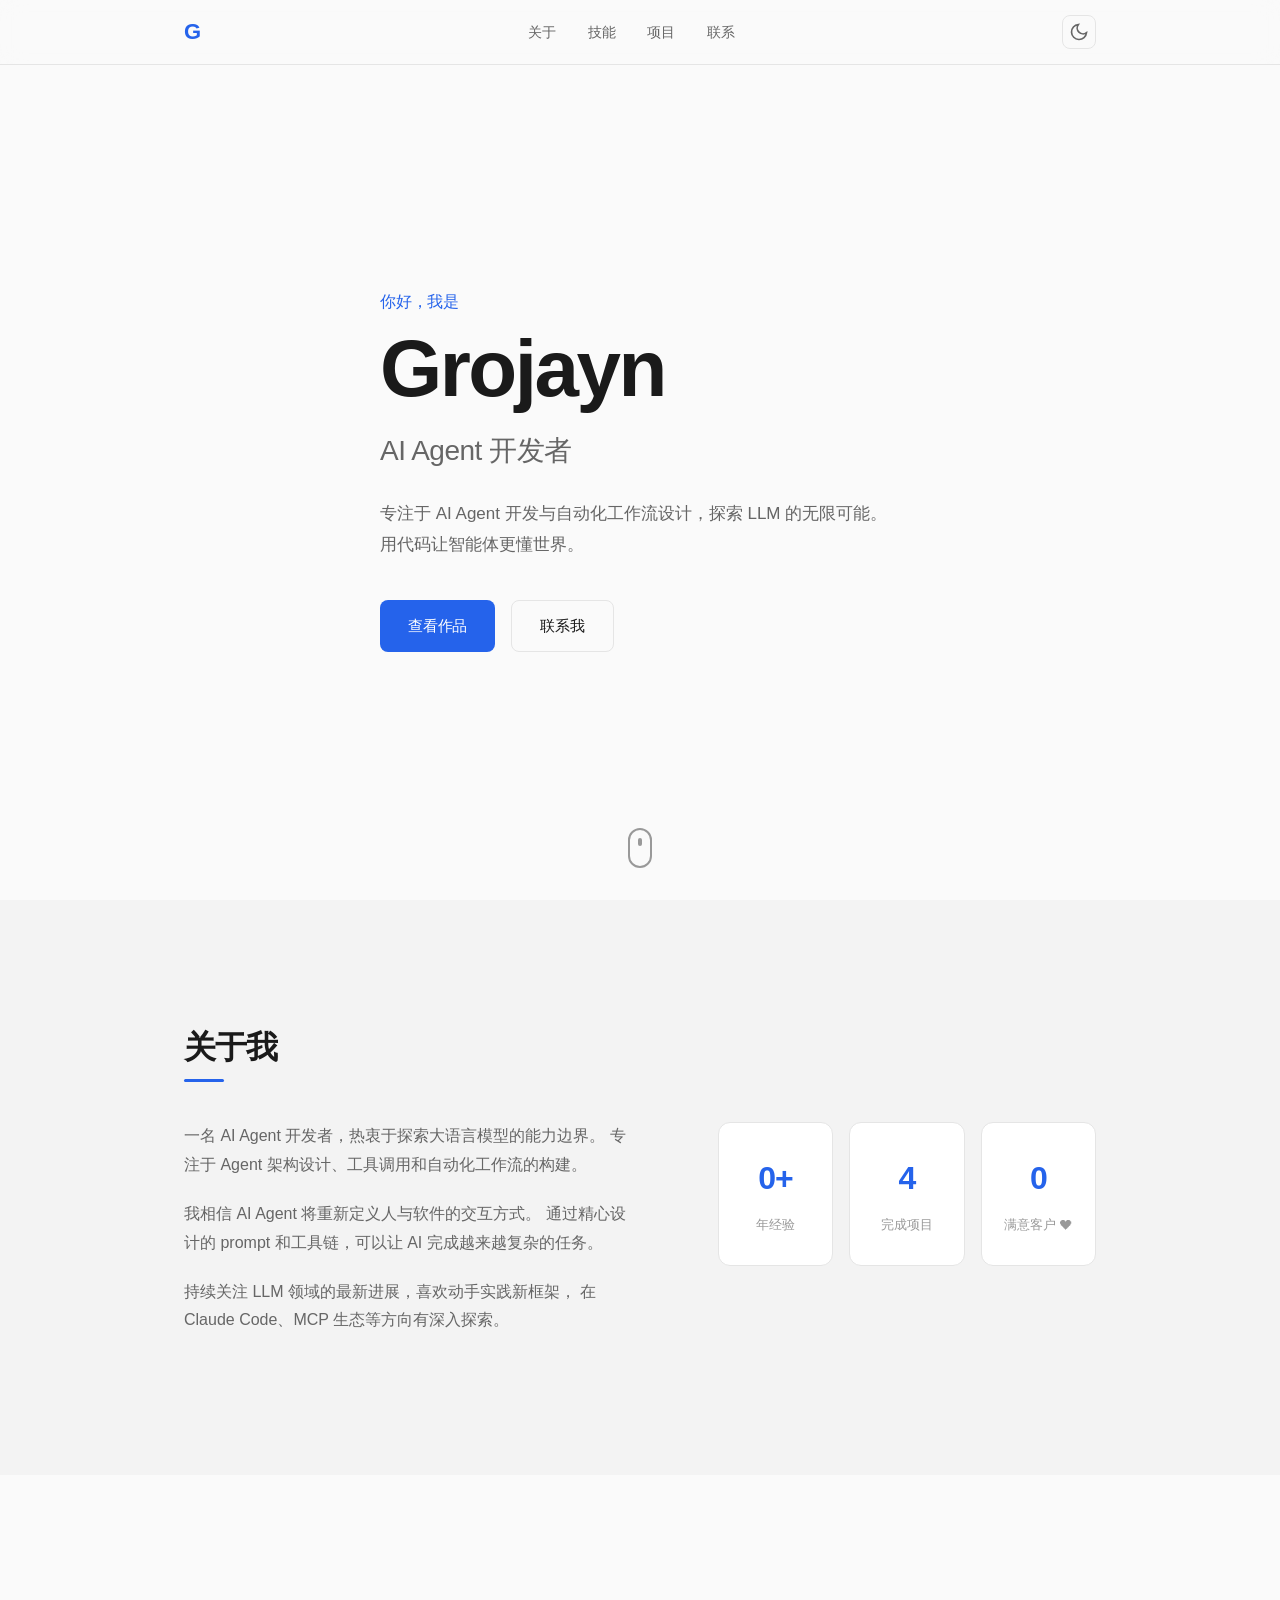
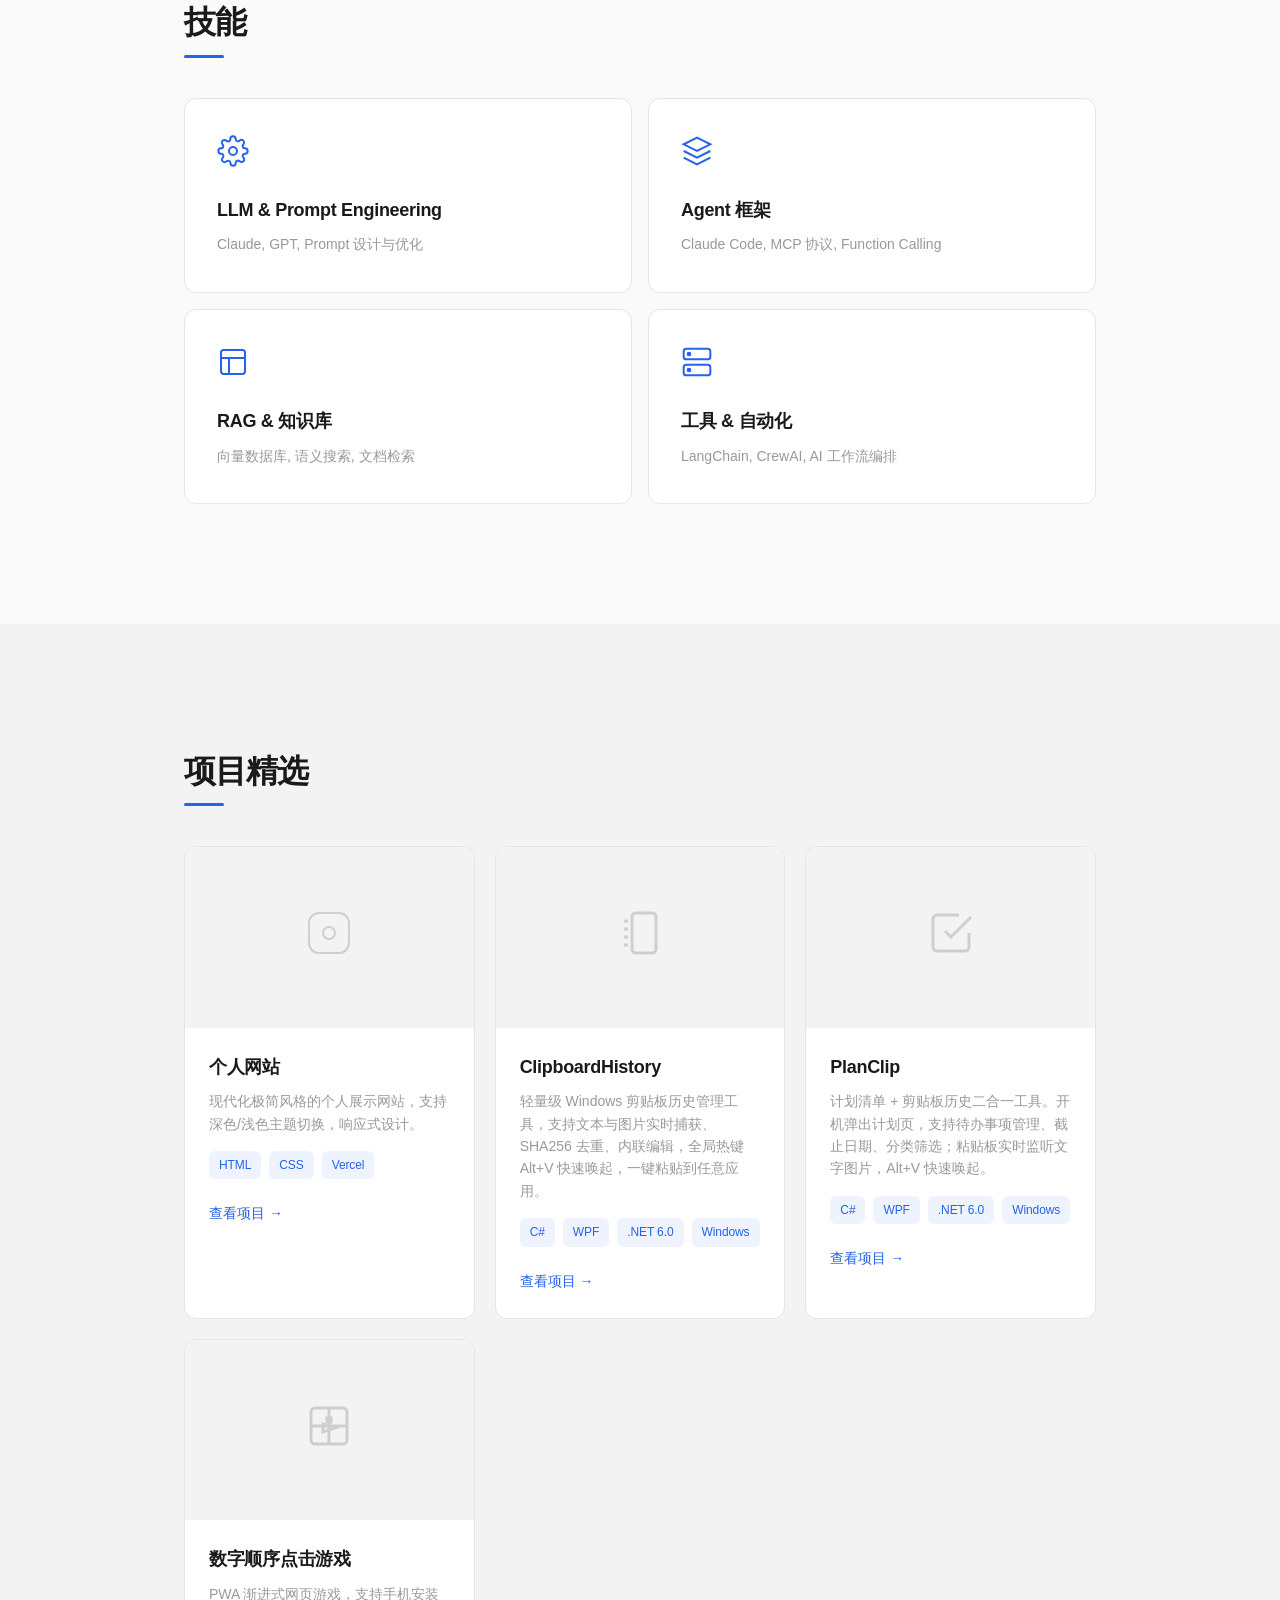
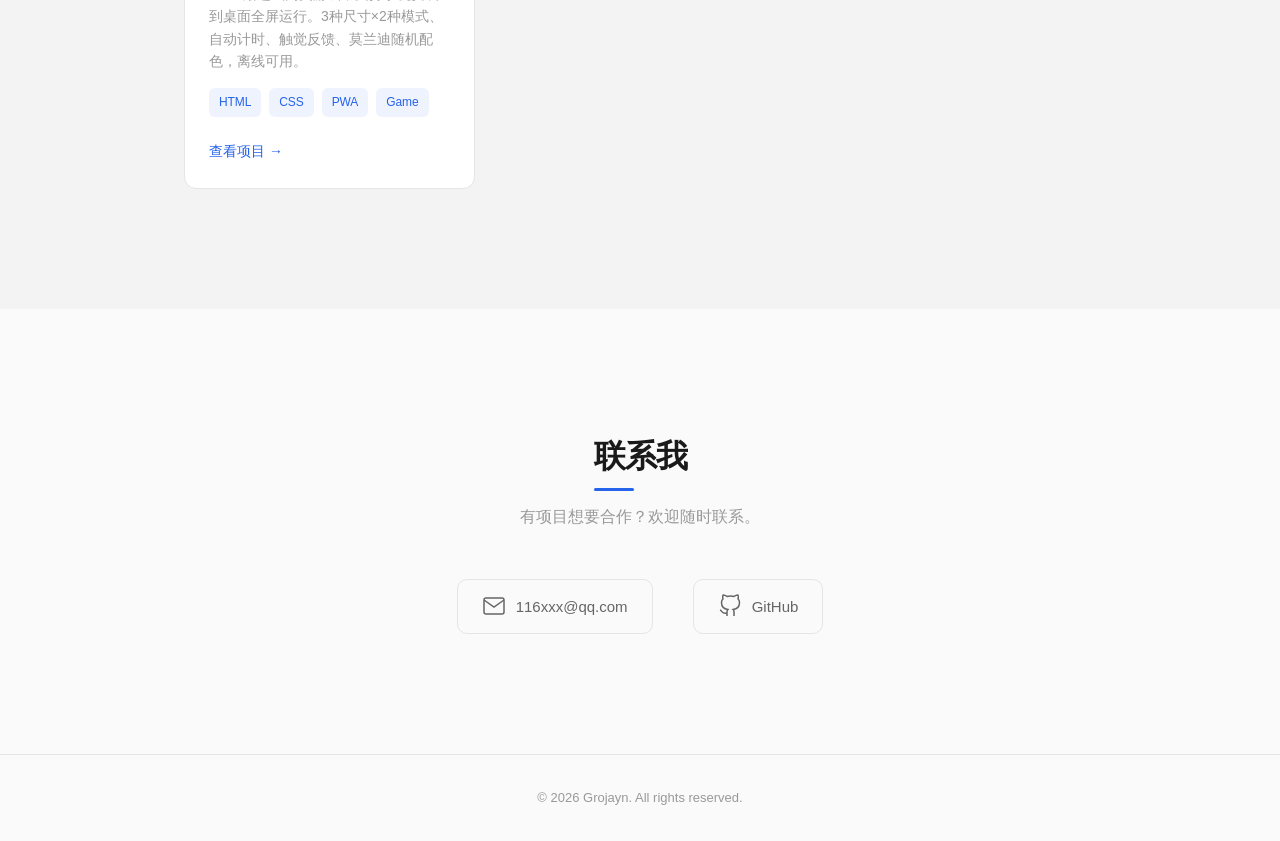
==== index.html @ 624cce43 "新增舒尔特表项目详情页 — PWA 专注力训练游戏，含双按钮启动 Co-Authored-By: Claude Opus 4.7 <noreply@anthropic.com>" ====
<!DOCTYPE html>
<html lang="zh-CN">
<head>
  <meta charset="UTF-8">
  <meta name="viewport" content="width=device-width, initial-scale=1.0">
  <title>个人网站</title>
  <link rel="stylesheet" href="styles.css">
</head>
<body>
  <nav class="navbar">
    <div class="nav-container">
      <a href="#hero" class="nav-logo">G</a>
      <ul class="nav-links">
        <li><a href="#about">关于</a></li>
        <li><a href="#skills">技能</a></li>
        <li><a href="#projects">项目</a></li>
        <li><a href="#contact">联系</a></li>
      </ul>
      <button class="theme-toggle" id="themeToggle" aria-label="切换主题">
        <svg class="sun-icon" width="20" height="20" viewBox="0 0 24 24" fill="none" stroke="currentColor" stroke-width="2"><circle cx="12" cy="12" r="5"/><path d="M12 1v2M12 21v2M4.22 4.22l1.42 1.42M18.36 18.36l1.42 1.42M1 12h2M21 12h2M4.22 19.78l1.42-1.42M18.36 5.64l1.42-1.42"/></svg>
        <svg class="moon-icon" width="20" height="20" viewBox="0 0 24 24" fill="none" stroke="currentColor" stroke-width="2"><path d="M21 12.79A9 9 0 1111.21 3 7 7 0 0021 12.79z"/></svg>
      </button>
    </div>
  </nav>

  <main>
    <section id="hero" class="hero">
      <div class="container">
        <p class="hero-greeting">你好，我是</p>
        <h1 class="hero-name">Grojayn</h1>
        <p class="hero-title">AI Agent 开发者</p>
        <p class="hero-bio">
          专注于 AI Agent 开发与自动化工作流设计，探索 LLM 的无限可能。
          用代码让智能体更懂世界。
        </p>
        <div class="hero-actions">
          <a href="#projects" class="btn btn-primary">查看作品</a>
          <a href="#contact" class="btn btn-outline">联系我</a>
        </div>
      </div>
      <div class="scroll-indicator">
        <span></span>
      </div>
    </section>

    <section id="about" class="about">
      <div class="container">
        <h2 class="section-title">关于我</h2>
        <div class="about-content">
          <div class="about-text">
            <p>
              一名 AI Agent 开发者，热衷于探索大语言模型的能力边界。
              专注于 Agent 架构设计、工具调用和自动化工作流的构建。
            </p>
            <p>
              我相信 AI Agent 将重新定义人与软件的交互方式。
              通过精心设计的 prompt 和工具链，可以让 AI 完成越来越复杂的任务。
            </p>
            <p>
              持续关注 LLM 领域的最新进展，喜欢动手实践新框架，
              在 Claude Code、MCP 生态等方向有深入探索。
            </p>
          </div>
          <div class="about-stats">
            <div class="stat">
              <span class="stat-number">0+</span>
              <span class="stat-label">年经验</span>
            </div>
            <div class="stat">
              <span class="stat-number">4</span>
              <span class="stat-label">完成项目</span>
            </div>
            <div class="stat stat-like" id="likeStat">
              <span class="stat-number" id="likeCount">0</span>
              <span class="stat-label">满意客户 <span class="like-heart">❤</span></span>
            </div>
          </div>
        </div>
      </div>
    </section>

    <section id="skills" class="skills">
      <div class="container">
        <h2 class="section-title">技能</h2>
        <div class="skills-grid">
          <div class="skill-card">
            <div class="skill-icon">
              <svg width="32" height="32" viewBox="0 0 24 24" fill="none" stroke="currentColor" stroke-width="1.5"><circle cx="12" cy="12" r="3"/><path d="M19.4 15a1.65 1.65 0 00.33 1.82l.06.06a2 2 0 010 2.83 2 2 0 01-2.83 0l-.06-.06a1.65 1.65 0 00-1.82-.33 1.65 1.65 0 00-1 1.51V21a2 2 0 01-2 2 2 2 0 01-2-2v-.09A1.65 1.65 0 009 19.4a1.65 1.65 0 00-1.82.33l-.06.06a2 2 0 01-2.83 0 2 2 0 010-2.83l.06-.06A1.65 1.65 0 004.68 15a1.65 1.65 0 00-1.51-1H3a2 2 0 01-2-2 2 2 0 012-2h.09A1.65 1.65 0 004.6 9a1.65 1.65 0 00-.33-1.82l-.06-.06a2 2 0 010-2.83 2 2 0 012.83 0l.06.06A1.65 1.65 0 009 4.68a1.65 1.65 0 001-1.51V3a2 2 0 012-2 2 2 0 012 2v.09a1.65 1.65 0 001 1.51 1.65 1.65 0 001.82-.33l.06-.06a2 2 0 012.83 0 2 2 0 010 2.83l-.06.06A1.65 1.65 0 0019.4 9a1.65 1.65 0 001.51 1H21a2 2 0 012 2 2 2 0 01-2 2h-.09a1.65 1.65 0 00-1.51 1z"/></svg>
            </div>
            <h3>LLM & Prompt Engineering</h3>
            <p>Claude, GPT, Prompt 设计与优化</p>
          </div>
          <div class="skill-card">
            <div class="skill-icon">
              <svg width="32" height="32" viewBox="0 0 24 24" fill="none" stroke="currentColor" stroke-width="1.5"><path d="M12 2L2 7l10 5 10-5-10-5zM2 17l10 5 10-5M2 12l10 5 10-5"/></svg>
            </div>
            <h3>Agent 框架</h3>
            <p>Claude Code, MCP 协议, Function Calling</p>
          </div>
          <div class="skill-card">
            <div class="skill-icon">
              <svg width="32" height="32" viewBox="0 0 24 24" fill="none" stroke="currentColor" stroke-width="1.5"><rect x="3" y="3" width="18" height="18" rx="2" ry="2"/><line x1="3" y1="9" x2="21" y2="9"/><line x1="9" y1="21" x2="9" y2="9"/></svg>
            </div>
            <h3>RAG & 知识库</h3>
            <p>向量数据库, 语义搜索, 文档检索</p>
          </div>
          <div class="skill-card">
            <div class="skill-icon">
              <svg width="32" height="32" viewBox="0 0 24 24" fill="none" stroke="currentColor" stroke-width="1.5"><rect x="2" y="2" width="20" height="8" rx="2" ry="2"/><rect x="2" y="14" width="20" height="8" rx="2" ry="2"/><circle cx="6" cy="6" r="1" fill="currentColor"/><circle cx="6" cy="18" r="1" fill="currentColor"/></svg>
            </div>
            <h3>工具 & 自动化</h3>
            <p>LangChain, CrewAI, AI 工作流编排</p>
          </div>
        </div>
      </div>
    </section>

    <section id="projects" class="projects">
      <div class="container">
        <h2 class="section-title">项目精选</h2>
        <div class="projects-grid">
          <article class="project-card">
            <div class="project-image">
              <div class="project-placeholder">
                <svg width="48" height="48" viewBox="0 0 24 24" fill="none" stroke="currentColor" stroke-width="1"><rect x="2" y="2" width="20" height="20" rx="5" ry="5"/><circle cx="12" cy="12" r="3"/></svg>
              </div>
            </div>
            <div class="project-info">
              <h3>个人网站</h3>
              <p>现代化极简风格的个人展示网站，支持深色/浅色主题切换，响应式设计。</p>
              <div class="project-tags">
                <span>HTML</span>
                <span>CSS</span>
                <span>Vercel</span>
              </div>
              <a href="clipboard-history.html" class="project-link">查看项目 →</a>
            </div>
          </article>
          <article class="project-card">
            <div class="project-image">
              <div class="project-placeholder">
                <svg width="48" height="48" viewBox="0 0 24 24" fill="none" stroke="currentColor" stroke-width="1.5"><rect x="8" y="2" width="12" height="20" rx="2" ry="2"/><path d="M4 6h2M4 10h2M4 14h2M4 18h2"/></svg>
              </div>
            </div>
            <div class="project-info">
              <h3>ClipboardHistory</h3>
              <p>轻量级 Windows 剪贴板历史管理工具，支持文本与图片实时捕获、SHA256 去重、内联编辑，全局热键 Alt+V 快速唤起，一键粘贴到任意应用。</p>
              <div class="project-tags">
                <span>C#</span>
                <span>WPF</span>
                <span>.NET 6.0</span>
                <span>Windows</span>
              </div>
              <a href="clipboard-history.html" class="project-link">查看项目 →</a>
            </div>
          </article>
          <article class="project-card">
            <div class="project-image">
              <div class="project-placeholder">
                <svg width="48" height="48" viewBox="0 0 24 24" fill="none" stroke="currentColor" stroke-width="1.5"><path d="M9 11l3 3L22 4"/><path d="M21 12v7a2 2 0 01-2 2H5a2 2 0 01-2-2V5a2 2 0 012-2h11"/></svg>
              </div>
            </div>
            <div class="project-info">
              <h3>PlanClip</h3>
              <p>计划清单 + 剪贴板历史二合一工具。开机弹出计划页，支持待办事项管理、截止日期、分类筛选；粘贴板实时监听文字图片，Alt+V 快速唤起。</p>
              <div class="project-tags">
                <span>C#</span>
                <span>WPF</span>
                <span>.NET 6.0</span>
                <span>Windows</span>
              </div>
              <a href="planclip.html" class="project-link">查看项目 →</a>
            </div>
          </article>
          <article class="project-card">
            <div class="project-image">
              <div class="project-placeholder">
                <svg width="48" height="48" viewBox="0 0 24 24" fill="none" stroke="currentColor" stroke-width="1.5"><rect x="3" y="3" width="18" height="18" rx="2"/><line x1="12" y1="3" x2="12" y2="21"/><line x1="3" y1="12" x2="21" y2="12"/><path d="M11 8h2v2h-2zM9 11v4l6-2-6-2z"/></svg>
              </div>
            </div>
            <div class="project-info">
              <h3>数字顺序点击游戏</h3>
              <p>PWA 渐进式网页游戏，支持手机安装到桌面全屏运行。3种尺寸×2种模式、自动计时、触觉反馈、莫兰迪随机配色，离线可用。</p>
              <div class="project-tags">
                <span>HTML</span>
                <span>CSS</span>
                <span>PWA</span>
                <span>Game</span>
              </div>
              <a href="schulte-game.html" class="project-link">查看项目 →</a>
            </div>
          </article>
        </div>
      </div>
    </section>

    <section id="contact" class="contact">
      <div class="container">
        <h2 class="section-title">联系我</h2>
        <p class="contact-subtitle">有项目想要合作？欢迎随时联系。</p>
        <div class="contact-links">
          <a href="mailto:116xxx@qq.com" class="contact-item">
            <svg width="24" height="24" viewBox="0 0 24 24" fill="none" stroke="currentColor" stroke-width="1.5"><path d="M4 4h16c1.1 0 2 .9 2 2v12c0 1.1-.9 2-2 2H4c-1.1 0-2-.9-2-2V6c0-1.1.9-2 2-2z"/><polyline points="22,6 12,13 2,6"/></svg>
            <span>116xxx@qq.com</span>
          </a>
          <a href="https://github.com/grojayn" target="_blank" rel="noopener" class="contact-item">
            <svg width="24" height="24" viewBox="0 0 24 24" fill="none" stroke="currentColor" stroke-width="1.5"><path d="M9 19c-5 1.5-5-2.5-7-3m14 6v-3.87a3.37 3.37 0 00-.94-2.61c3.14-.35 6.44-1.54 6.44-7A5.44 5.44 0 0020 4.77 5.07 5.07 0 0019.91 1S18.73.65 16 2.48a13.38 13.38 0 00-7 0C6.27.65 5.09 1 5.09 1A5.07 5.07 0 005 4.77a5.44 5.44 0 00-1.5 3.78c0 5.42 3.3 6.61 6.44 7A3.37 3.37 0 009 18.13V22"/></svg>
            <span>GitHub</span>
          </a>
        </div>
      </div>
    </section>
  </main>

  <footer class="footer">
    <div class="container">
      <p>&copy; 2026 Grojayn. All rights reserved.</p>
    </div>
  </footer>

  <script src="script.js"></script>
</body>
</html>
---- styles.css ----
/* ===== Reset & Base ===== */
*,
*::before,
*::after {
  margin: 0;
  padding: 0;
  box-sizing: border-box;
}

:root {
  --bg: #fafafa;
  --bg-secondary: #f3f3f3;
  --text: #1a1a1a;
  --text-secondary: #666;
  --text-muted: #999;
  --accent: #2563eb;
  --accent-hover: #1d4ed8;
  --border: #e5e5e5;
  --card-bg: #fff;
  --card-shadow: 0 1px 3px rgba(0,0,0,0.06), 0 1px 2px rgba(0,0,0,0.04);
  --card-shadow-hover: 0 10px 30px rgba(0,0,0,0.08), 0 4px 8px rgba(0,0,0,0.04);
  --nav-bg: rgba(250,250,250,0.85);
}

[data-theme="dark"] {
  --bg: #0a0a0a;
  --bg-secondary: #111;
  --text: #ededed;
  --text-secondary: #a0a0a0;
  --text-muted: #666;
  --accent: #3b82f6;
  --accent-hover: #60a5fa;
  --border: #222;
  --card-bg: #111;
  --card-shadow: 0 1px 3px rgba(0,0,0,0.2);
  --card-shadow-hover: 0 10px 30px rgba(0,0,0,0.4), 0 4px 8px rgba(0,0,0,0.2);
  --nav-bg: rgba(10,10,10,0.85);
}

html {
  scroll-behavior: smooth;
  scroll-padding-top: 80px;
}

body {
  font-family: -apple-system, BlinkMacSystemFont, 'Segoe UI', 'PingFang SC', 'Microsoft YaHei', 'Hiragino Sans GB', sans-serif;
  background: var(--bg);
  color: var(--text);
  line-height: 1.7;
  transition: background 0.3s ease, color 0.3s ease;
  -webkit-font-smoothing: antialiased;
}

a {
  color: inherit;
  text-decoration: none;
}

ul {
  list-style: none;
}

.container {
  max-width: 960px;
  margin: 0 auto;
  padding: 0 24px;
}

/* ===== Navbar ===== */
.navbar {
  position: fixed;
  top: 0;
  left: 0;
  right: 0;
  z-index: 100;
  background: var(--nav-bg);
  backdrop-filter: blur(12px);
  -webkit-backdrop-filter: blur(12px);
  border-bottom: 1px solid var(--border);
  transition: background 0.3s ease;
}

.nav-container {
  max-width: 960px;
  margin: 0 auto;
  padding: 0 24px;
  display: flex;
  align-items: center;
  justify-content: space-between;
  height: 64px;
}

.nav-logo {
  font-size: 22px;
  font-weight: 700;
  color: var(--accent);
  letter-spacing: -0.5px;
}

.nav-links {
  display: flex;
  gap: 32px;
}

.nav-links a {
  font-size: 14px;
  font-weight: 450;
  color: var(--text-secondary);
  transition: color 0.2s ease;
  letter-spacing: -0.2px;
}

.nav-links a:hover {
  color: var(--text);
}

.theme-toggle {
  background: none;
  border: 1px solid var(--border);
  border-radius: 8px;
  padding: 6px;
  cursor: pointer;
  color: var(--text-secondary);
  display: flex;
  align-items: center;
  justify-content: center;
  transition: all 0.2s ease;
}

.theme-toggle:hover {
  color: var(--text);
  border-color: var(--text-secondary);
}

[data-theme="light"] .moon-icon,
[data-theme="dark"] .sun-icon {
  display: none;
}

html:not([data-theme]) .moon-icon,
[data-theme="light"] .sun-icon,
[data-theme="dark"] .moon-icon {
  display: block;
}

/* Default light theme: show moon (toggle to dark) */
html:not([data-theme]) .sun-icon {
  display: none;
}

/* ===== Hero ===== */
.hero {
  min-height: 100vh;
  display: flex;
  align-items: center;
  position: relative;
  padding: 120px 0 80px;
}

.hero-greeting {
  font-size: 16px;
  color: var(--accent);
  font-weight: 500;
  margin-bottom: 12px;
  letter-spacing: -0.2px;
}

.hero-name {
  font-size: clamp(48px, 8vw, 80px);
  font-weight: 700;
  line-height: 1.05;
  letter-spacing: -2.5px;
  margin-bottom: 16px;
}

.hero-title {
  font-size: clamp(20px, 3vw, 28px);
  color: var(--text-secondary);
  font-weight: 400;
  margin-bottom: 24px;
  letter-spacing: -0.5px;
}

.hero-bio {
  font-size: 17px;
  color: var(--text-secondary);
  max-width: 520px;
  line-height: 1.8;
  margin-bottom: 40px;
}

.hero-actions {
  display: flex;
  gap: 16px;
  flex-wrap: wrap;
}

.btn {
  display: inline-flex;
  align-items: center;
  justify-content: center;
  padding: 12px 28px;
  border-radius: 8px;
  font-size: 15px;
  font-weight: 500;
  letter-spacing: -0.2px;
  transition: all 0.2s ease;
  cursor: pointer;
  border: none;
}

.btn-primary {
  background: var(--accent);
  color: #fff;
}

.btn-primary:hover {
  background: var(--accent-hover);
  transform: translateY(-1px);
  box-shadow: 0 4px 12px rgba(37,99,235,0.3);
}

.btn-outline {
  background: transparent;
  color: var(--text);
  border: 1px solid var(--border);
}

.btn-outline:hover {
  border-color: var(--text);
  transform: translateY(-1px);
}

/* Scroll indicator */
.scroll-indicator {
  position: absolute;
  bottom: 32px;
  left: 50%;
  transform: translateX(-50%);
}

.scroll-indicator span {
  display: block;
  width: 24px;
  height: 40px;
  border: 2px solid var(--text-muted);
  border-radius: 12px;
  position: relative;
}

.scroll-indicator span::after {
  content: '';
  position: absolute;
  top: 8px;
  left: 50%;
  transform: translateX(-50%);
  width: 4px;
  height: 8px;
  background: var(--text-muted);
  border-radius: 2px;
  animation: scrollAnim 2s ease-in-out infinite;
}

@keyframes scrollAnim {
  0%, 100% { opacity: 1; transform: translateX(-50%) translateY(0); }
  50% { opacity: 0.3; transform: translateX(-50%) translateY(8px); }
}

/* ===== Sections ===== */
section {
  padding: 120px 0;
}

.section-title {
  font-size: 32px;
  font-weight: 700;
  letter-spacing: -1px;
  margin-bottom: 48px;
  position: relative;
  display: inline-block;
}

.section-title::after {
  content: '';
  position: absolute;
  bottom: -8px;
  left: 0;
  width: 40px;
  height: 3px;
  background: var(--accent);
  border-radius: 2px;
}

/* ===== About ===== */
.about {
  background: var(--bg-secondary);
}

.about-content {
  display: grid;
  grid-template-columns: 1.2fr 1fr;
  gap: 80px;
  align-items: start;
}

.about-text p {
  color: var(--text-secondary);
  margin-bottom: 20px;
  font-size: 16px;
  line-height: 1.8;
}

.about-stats {
  display: grid;
  grid-template-columns: repeat(3, 1fr);
  gap: 16px;
}

.stat {
  background: var(--card-bg);
  border: 1px solid var(--border);
  border-radius: 12px;
  padding: 28px 20px;
  text-align: center;
  transition: all 0.2s ease;
}

.stat:hover {
  transform: translateY(-2px);
  box-shadow: var(--card-shadow-hover);
}

/* Like button */
.stat-like {
  cursor: pointer;
  user-select: none;
  position: relative;
}

.stat-like .like-heart {
  display: inline-block;
  transition: transform 0.3s ease;
  font-size: 12px;
  vertical-align: middle;
}

.stat-like:hover .like-heart {
  transform: scale(1.3);
}

.stat-like.liked {
  border-color: var(--accent);
  background: rgba(37,99,235,0.04);
}

.stat-like.liked .like-heart {
  color: #ef4444;
  animation: heartBeat 0.6s ease;
}

.stat-like.liked .stat-number {
  color: var(--accent);
}

.stat-like.like-pop .stat-number {
  animation: countPop 0.4s ease;
}

.stat-like::after {
  content: '+1';
  position: absolute;
  top: -12px;
  right: 12px;
  font-size: 14px;
  font-weight: 700;
  color: #ef4444;
  opacity: 0;
  pointer-events: none;
  transition: none;
}

.stat-like.like-pop::after {
  animation: floatUp 0.8s ease-out forwards;
}

@keyframes heartBeat {
  0% { transform: scale(1); }
  25% { transform: scale(1.4); }
  50% { transform: scale(0.9); }
  100% { transform: scale(1); }
}

@keyframes countPop {
  0% { transform: scale(1); }
  50% { transform: scale(1.4); color: #ef4444; }
  100% { transform: scale(1); }
}

@keyframes floatUp {
  0% { opacity: 1; transform: translateY(0); }
  100% { opacity: 0; transform: translateY(-24px); }
}

.stat-number {
  display: block;
  font-size: 32px;
  font-weight: 700;
  color: var(--accent);
  letter-spacing: -1px;
  margin-bottom: 4px;
}

.stat-label {
  font-size: 13px;
  color: var(--text-muted);
  font-weight: 450;
}

/* ===== Skills ===== */
.skills-grid {
  display: grid;
  grid-template-columns: repeat(2, 1fr);
  gap: 16px;
}

.skill-card {
  background: var(--card-bg);
  border: 1px solid var(--border);
  border-radius: 12px;
  padding: 36px 32px;
  transition: all 0.25s ease;
}

.skill-card:hover {
  transform: translateY(-2px);
  box-shadow: var(--card-shadow-hover);
  border-color: transparent;
}

.skill-icon {
  color: var(--accent);
  margin-bottom: 20px;
}

.skill-card h3 {
  font-size: 18px;
  font-weight: 600;
  letter-spacing: -0.3px;
  margin-bottom: 8px;
}

.skill-card p {
  font-size: 14px;
  color: var(--text-muted);
  line-height: 1.6;
}

/* ===== Projects ===== */
.projects {
  background: var(--bg-secondary);
}

.projects-grid {
  display: grid;
  grid-template-columns: repeat(3, 1fr);
  gap: 20px;
}

.project-card {
  background: var(--card-bg);
  border: 1px solid var(--border);
  border-radius: 12px;
  overflow: hidden;
  transition: all 0.25s ease;
}

.project-card:hover {
  transform: translateY(-4px);
  box-shadow: var(--card-shadow-hover);
  border-color: transparent;
}

.project-image {
  aspect-ratio: 16/10;
  background: var(--bg-secondary);
  display: flex;
  align-items: center;
  justify-content: center;
}

.project-placeholder {
  color: var(--text-muted);
  opacity: 0.4;
}

.project-info {
  padding: 24px;
}

.project-info h3 {
  font-size: 18px;
  font-weight: 600;
  letter-spacing: -0.3px;
  margin-bottom: 8px;
}

.project-info > p {
  font-size: 14px;
  color: var(--text-muted);
  line-height: 1.6;
  margin-bottom: 16px;
}

.project-tags {
  display: flex;
  flex-wrap: wrap;
  gap: 8px;
  margin-bottom: 20px;
}

.project-tags span {
  font-size: 12px;
  font-weight: 500;
  color: var(--accent);
  background: rgba(37,99,235,0.08);
  padding: 4px 10px;
  border-radius: 6px;
  letter-spacing: -0.1px;
}

.project-link {
  font-size: 14px;
  font-weight: 500;
  color: var(--accent);
  transition: opacity 0.2s ease;
}

.project-link:hover {
  opacity: 0.7;
}

/* ===== Contact ===== */
.contact {
  text-align: center;
}

.contact-subtitle {
  color: var(--text-muted);
  font-size: 16px;
  margin-bottom: 48px;
  margin-top: -28px;
}

.contact-links {
  display: flex;
  justify-content: center;
  gap: 40px;
  flex-wrap: wrap;
}

.contact-item {
  display: flex;
  align-items: center;
  gap: 10px;
  padding: 14px 24px;
  border: 1px solid var(--border);
  border-radius: 10px;
  color: var(--text-secondary);
  font-size: 15px;
  transition: all 0.2s ease;
}

.contact-item:hover {
  color: var(--text);
  border-color: var(--text-secondary);
  transform: translateY(-2px);
}

/* ===== Footer ===== */
.footer {
  padding: 32px 0;
  border-top: 1px solid var(--border);
  text-align: center;
}

.footer p {
  font-size: 13px;
  color: var(--text-muted);
}

/* ===== Animations ===== */
.reveal {
  opacity: 0;
  transform: translateY(24px);
  transition: opacity 0.6s ease, transform 0.6s ease;
}

.reveal.visible {
  opacity: 1;
  transform: translateY(0);
}

/* ===== Responsive ===== */
@media (max-width: 768px) {
  .nav-links {
    display: none;
  }

  section {
    padding: 80px 0;
  }

  .hero {
    padding: 100px 0 60px;
  }

  .about-content {
    grid-template-columns: 1fr;
    gap: 40px;
  }

  .skills-grid {
    grid-template-columns: 1fr;
  }

  .projects-grid {
    grid-template-columns: 1fr;
  }

  .contact-links {
    flex-direction: column;
    align-items: center;
    gap: 12px;
  }

  .section-title {
    font-size: 26px;
  }
}
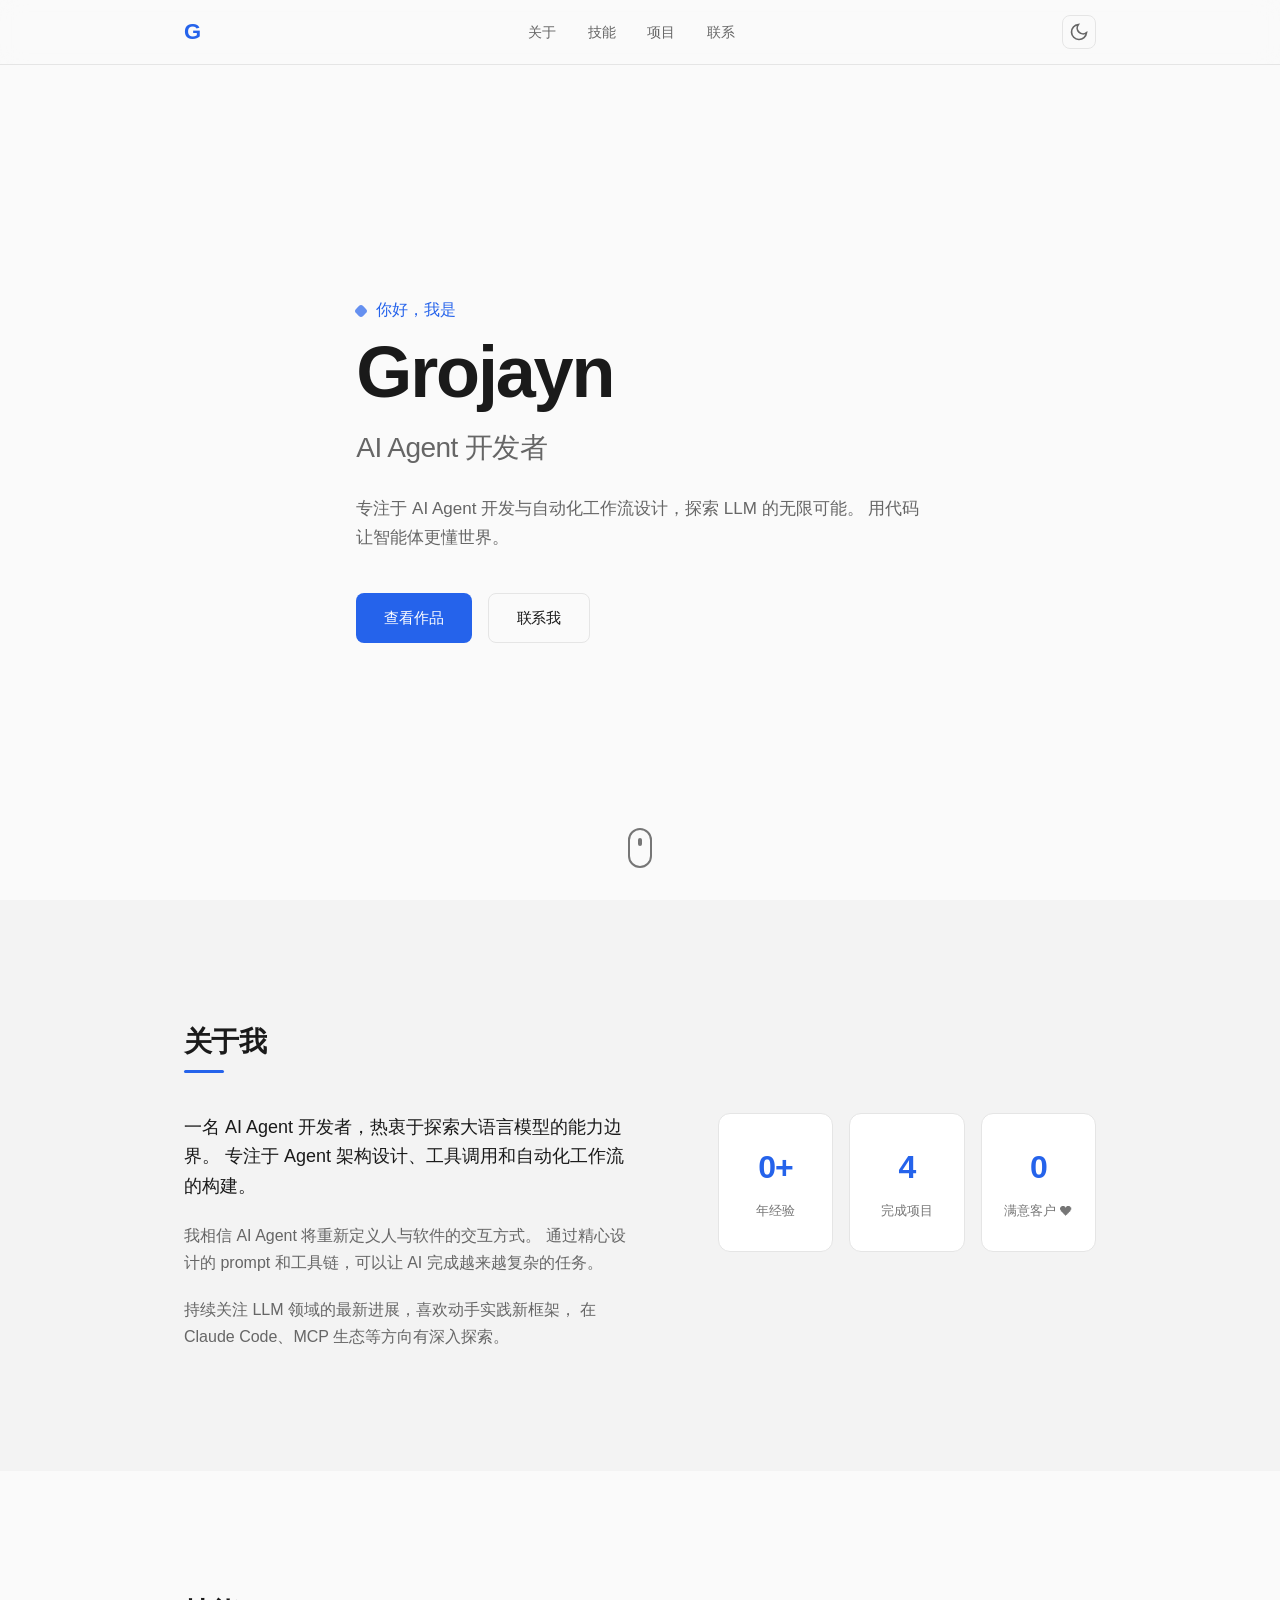
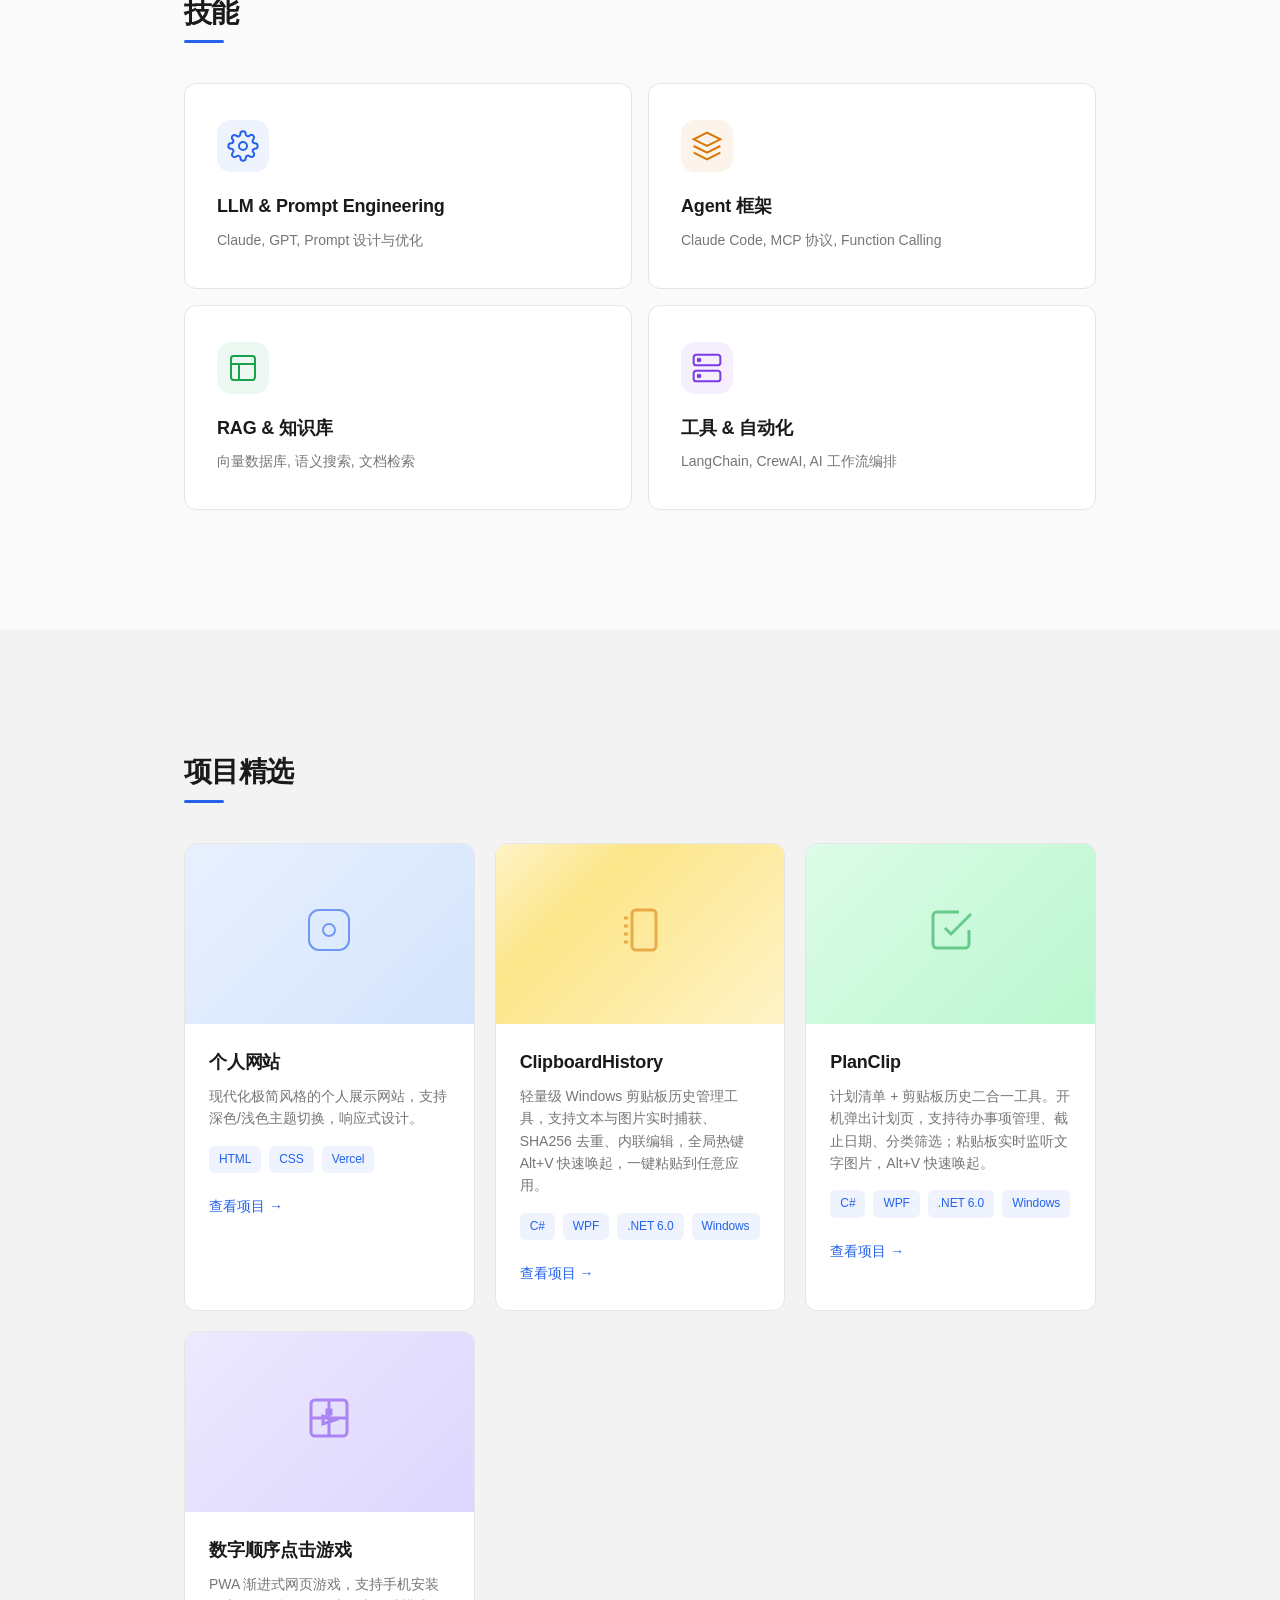
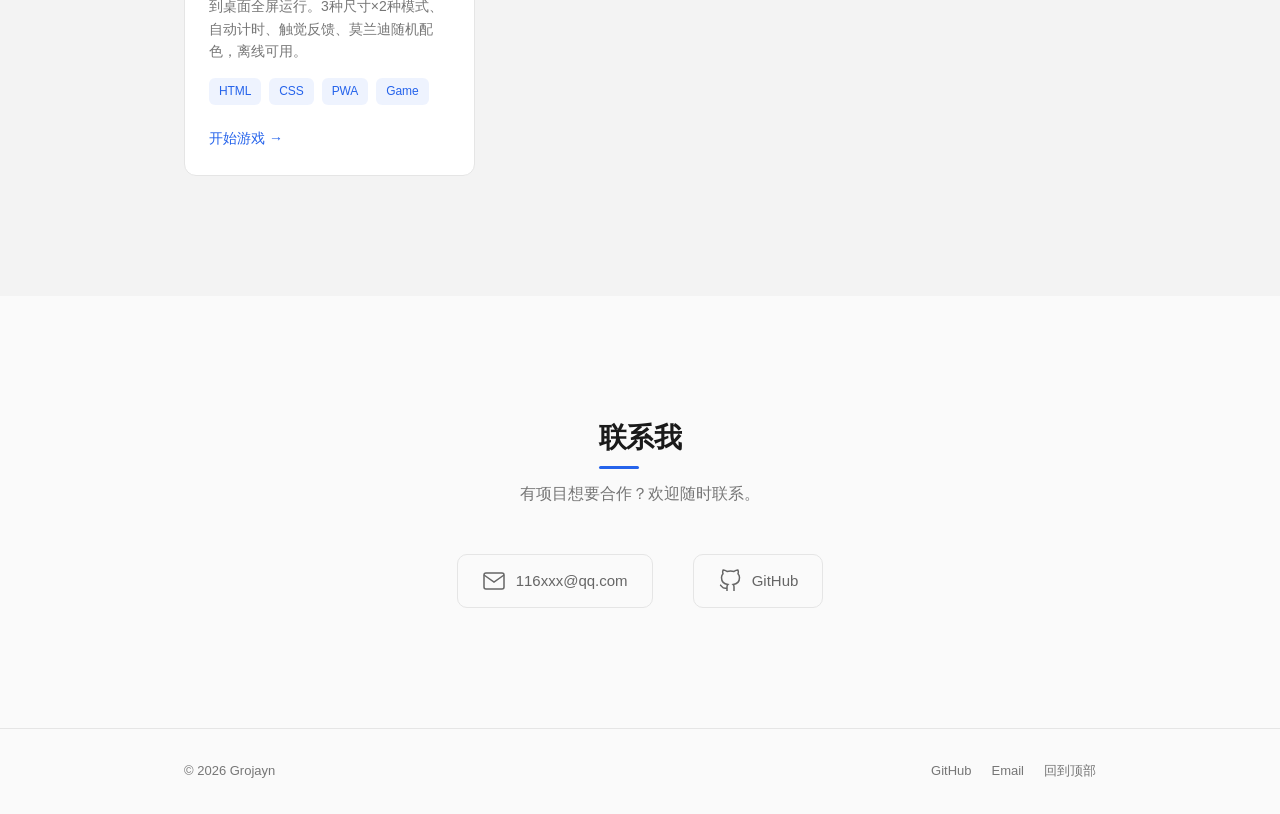
==== commit 42932f9b: "全面打磨UI品质 — 对比度修复、移动端汉堡菜单、项目卡片色彩区分、排版优化 - 修复浅灰文字对比度 #999→#767676，通过 WCAG AA - 新增移动端汉堡菜单（三横线→X 动画 + 下拉" ====
--- a/index.html
+++ b/index.html
@@ -10,23 +10,30 @@
   <nav class="navbar">
     <div class="nav-container">
       <a href="#hero" class="nav-logo">G</a>
-      <ul class="nav-links">
+      <ul class="nav-links" id="navLinks">
         <li><a href="#about">关于</a></li>
         <li><a href="#skills">技能</a></li>
         <li><a href="#projects">项目</a></li>
         <li><a href="#contact">联系</a></li>
       </ul>
-      <button class="theme-toggle" id="themeToggle" aria-label="切换主题">
+      <div class="nav-actions">
+        <button class="hamburger" id="hamburger" aria-label="菜单" aria-expanded="false">
+          <span></span>
+          <span></span>
+          <span></span>
+        </button>
+        <button class="theme-toggle" id="themeToggle" aria-label="切换主题">
         <svg class="sun-icon" width="20" height="20" viewBox="0 0 24 24" fill="none" stroke="currentColor" stroke-width="2"><circle cx="12" cy="12" r="5"/><path d="M12 1v2M12 21v2M4.22 4.22l1.42 1.42M18.36 18.36l1.42 1.42M1 12h2M21 12h2M4.22 19.78l1.42-1.42M18.36 5.64l1.42-1.42"/></svg>
         <svg class="moon-icon" width="20" height="20" viewBox="0 0 24 24" fill="none" stroke="currentColor" stroke-width="2"><path d="M21 12.79A9 9 0 1111.21 3 7 7 0 0021 12.79z"/></svg>
       </button>
+      </div>
     </div>
   </nav>
 
   <main>
     <section id="hero" class="hero">
       <div class="container">
-        <p class="hero-greeting">你好，我是</p>
+        <p class="hero-greeting"><span class="hero-accent"></span>你好，我是</p>
         <h1 class="hero-name">Grojayn</h1>
         <p class="hero-title">AI Agent 开发者</p>
         <p class="hero-bio">
@@ -48,7 +55,7 @@
         <h2 class="section-title">关于我</h2>
         <div class="about-content">
           <div class="about-text">
-            <p>
+            <p class="about-lead">
               一名 AI Agent 开发者，热衷于探索大语言模型的能力边界。
               专注于 Agent 架构设计、工具调用和自动化工作流的构建。
             </p>
@@ -84,28 +91,28 @@
         <h2 class="section-title">技能</h2>
         <div class="skills-grid">
           <div class="skill-card">
-            <div class="skill-icon">
+            <div class="skill-icon" style="color: #2563eb;">
               <svg width="32" height="32" viewBox="0 0 24 24" fill="none" stroke="currentColor" stroke-width="1.5"><circle cx="12" cy="12" r="3"/><path d="M19.4 15a1.65 1.65 0 00.33 1.82l.06.06a2 2 0 010 2.83 2 2 0 01-2.83 0l-.06-.06a1.65 1.65 0 00-1.82-.33 1.65 1.65 0 00-1 1.51V21a2 2 0 01-2 2 2 2 0 01-2-2v-.09A1.65 1.65 0 009 19.4a1.65 1.65 0 00-1.82.33l-.06.06a2 2 0 01-2.83 0 2 2 0 010-2.83l.06-.06A1.65 1.65 0 004.68 15a1.65 1.65 0 00-1.51-1H3a2 2 0 01-2-2 2 2 0 012-2h.09A1.65 1.65 0 004.6 9a1.65 1.65 0 00-.33-1.82l-.06-.06a2 2 0 010-2.83 2 2 0 012.83 0l.06.06A1.65 1.65 0 009 4.68a1.65 1.65 0 001-1.51V3a2 2 0 012-2 2 2 0 012 2v.09a1.65 1.65 0 001 1.51 1.65 1.65 0 001.82-.33l.06-.06a2 2 0 012.83 0 2 2 0 010 2.83l-.06.06A1.65 1.65 0 0019.4 9a1.65 1.65 0 001.51 1H21a2 2 0 012 2 2 2 0 01-2 2h-.09a1.65 1.65 0 00-1.51 1z"/></svg>
             </div>
             <h3>LLM & Prompt Engineering</h3>
             <p>Claude, GPT, Prompt 设计与优化</p>
           </div>
           <div class="skill-card">
-            <div class="skill-icon">
+            <div class="skill-icon" style="background: rgba(217, 119, 6, 0.08); color: #d97706;">
               <svg width="32" height="32" viewBox="0 0 24 24" fill="none" stroke="currentColor" stroke-width="1.5"><path d="M12 2L2 7l10 5 10-5-10-5zM2 17l10 5 10-5M2 12l10 5 10-5"/></svg>
             </div>
             <h3>Agent 框架</h3>
             <p>Claude Code, MCP 协议, Function Calling</p>
           </div>
           <div class="skill-card">
-            <div class="skill-icon">
+            <div class="skill-icon" style="background: rgba(22, 163, 74, 0.08); color: #16a34a;">
               <svg width="32" height="32" viewBox="0 0 24 24" fill="none" stroke="currentColor" stroke-width="1.5"><rect x="3" y="3" width="18" height="18" rx="2" ry="2"/><line x1="3" y1="9" x2="21" y2="9"/><line x1="9" y1="21" x2="9" y2="9"/></svg>
             </div>
             <h3>RAG & 知识库</h3>
             <p>向量数据库, 语义搜索, 文档检索</p>
           </div>
           <div class="skill-card">
-            <div class="skill-icon">
+            <div class="skill-icon" style="background: rgba(124, 58, 237, 0.08); color: #7c3aed;">
               <svg width="32" height="32" viewBox="0 0 24 24" fill="none" stroke="currentColor" stroke-width="1.5"><rect x="2" y="2" width="20" height="8" rx="2" ry="2"/><rect x="2" y="14" width="20" height="8" rx="2" ry="2"/><circle cx="6" cy="6" r="1" fill="currentColor"/><circle cx="6" cy="18" r="1" fill="currentColor"/></svg>
             </div>
             <h3>工具 & 自动化</h3>
@@ -120,8 +127,8 @@
         <h2 class="section-title">项目精选</h2>
         <div class="projects-grid">
           <article class="project-card">
-            <div class="project-image">
-              <div class="project-placeholder">
+            <div class="project-image" style="background: linear-gradient(135deg, #e8f0fe 0%, #d4e4fc 100%);">
+              <div class="project-placeholder" style="color: #2563eb; opacity: 0.6;">
                 <svg width="48" height="48" viewBox="0 0 24 24" fill="none" stroke="currentColor" stroke-width="1"><rect x="2" y="2" width="20" height="20" rx="5" ry="5"/><circle cx="12" cy="12" r="3"/></svg>
               </div>
             </div>
@@ -133,12 +140,12 @@
                 <span>CSS</span>
                 <span>Vercel</span>
               </div>
-              <a href="clipboard-history.html" class="project-link">查看项目 →</a>
-            </div>
-          </article>
-          <article class="project-card">
-            <div class="project-image">
-              <div class="project-placeholder">
+              <a href="#" class="project-link">查看项目 →</a>
+            </div>
+          </article>
+          <article class="project-card">
+            <div class="project-image" style="background: linear-gradient(135deg, #fef3c7 0%, #fde68a 30%, #fef3c7 100%);">
+              <div class="project-placeholder" style="color: #d97706; opacity: 0.55;">
                 <svg width="48" height="48" viewBox="0 0 24 24" fill="none" stroke="currentColor" stroke-width="1.5"><rect x="8" y="2" width="12" height="20" rx="2" ry="2"/><path d="M4 6h2M4 10h2M4 14h2M4 18h2"/></svg>
               </div>
             </div>
@@ -155,8 +162,8 @@
             </div>
           </article>
           <article class="project-card">
-            <div class="project-image">
-              <div class="project-placeholder">
+            <div class="project-image" style="background: linear-gradient(135deg, #dcfce7 0%, #bbf7d0 100%);">
+              <div class="project-placeholder" style="color: #16a34a; opacity: 0.55;">
                 <svg width="48" height="48" viewBox="0 0 24 24" fill="none" stroke="currentColor" stroke-width="1.5"><path d="M9 11l3 3L22 4"/><path d="M21 12v7a2 2 0 01-2 2H5a2 2 0 01-2-2V5a2 2 0 012-2h11"/></svg>
               </div>
             </div>
@@ -173,8 +180,8 @@
             </div>
           </article>
           <article class="project-card">
-            <div class="project-image">
-              <div class="project-placeholder">
+            <div class="project-image" style="background: linear-gradient(135deg, #ede9fe 0%, #ddd6fe 100%);">
+              <div class="project-placeholder" style="color: #7c3aed; opacity: 0.55;">
                 <svg width="48" height="48" viewBox="0 0 24 24" fill="none" stroke="currentColor" stroke-width="1.5"><rect x="3" y="3" width="18" height="18" rx="2"/><line x1="12" y1="3" x2="12" y2="21"/><line x1="3" y1="12" x2="21" y2="12"/><path d="M11 8h2v2h-2zM9 11v4l6-2-6-2z"/></svg>
               </div>
             </div>
@@ -187,7 +194,7 @@
                 <span>PWA</span>
                 <span>Game</span>
               </div>
-              <a href="schulte-game.html" class="project-link">查看项目 →</a>
+              <a href="game/index.html" class="project-link">开始游戏 →</a>
             </div>
           </article>
         </div>
@@ -214,7 +221,14 @@
 
   <footer class="footer">
     <div class="container">
-      <p>&copy; 2026 Grojayn. All rights reserved.</p>
+      <div class="footer-inner">
+        <p class="footer-copy">&copy; 2026 Grojayn</p>
+        <div class="footer-links">
+          <a href="https://github.com/grojayn" target="_blank" rel="noopener">GitHub</a>
+          <a href="mailto:116xxx@qq.com">Email</a>
+          <a href="#hero">回到顶部</a>
+        </div>
+      </div>
     </div>
   </footer>
 
--- a/styles.css
+++ b/styles.css
@@ -12,7 +12,7 @@
   --bg-secondary: #f3f3f3;
   --text: #1a1a1a;
   --text-secondary: #666;
-  --text-muted: #999;
+  --text-muted: #767676;
   --accent: #2563eb;
   --accent-hover: #1d4ed8;
   --border: #e5e5e5;
@@ -27,7 +27,7 @@
   --bg-secondary: #111;
   --text: #ededed;
   --text-secondary: #a0a0a0;
-  --text-muted: #666;
+  --text-muted: #888;
   --accent: #3b82f6;
   --accent-hover: #60a5fa;
   --border: #222;
@@ -44,11 +44,16 @@
 
 body {
   font-family: -apple-system, BlinkMacSystemFont, 'Segoe UI', 'PingFang SC', 'Microsoft YaHei', 'Hiragino Sans GB', sans-serif;
+  font-size: 1rem;
   background: var(--bg);
   color: var(--text);
-  line-height: 1.7;
+  line-height: 1.6;
   transition: background 0.3s ease, color 0.3s ease;
   -webkit-font-smoothing: antialiased;
+  -moz-osx-font-smoothing: grayscale;
+  font-kerning: normal;
+  font-optical-sizing: auto;
+  text-rendering: optimizeLegibility;
 }
 
 a {
@@ -80,7 +85,8 @@
   transition: background 0.3s ease;
 }
 
-.nav-container {
+.nav-container,
+.nav-inner {
   max-width: 960px;
   margin: 0 auto;
   padding: 0 24px;
@@ -91,10 +97,10 @@
 }
 
 .nav-logo {
-  font-size: 22px;
+  font-size: 1.375rem;
   font-weight: 700;
   color: var(--accent);
-  letter-spacing: -0.5px;
+  letter-spacing: -0.02em;
 }
 
 .nav-links {
@@ -148,6 +154,84 @@
   display: none;
 }
 
+/* ===== Mobile Nav ===== */
+.nav-actions {
+  display: flex;
+  align-items: center;
+  gap: 8px;
+}
+
+.hamburger {
+  display: none;
+  flex-direction: column;
+  justify-content: center;
+  gap: 5px;
+  background: none;
+  border: 1px solid var(--border);
+  border-radius: 8px;
+  padding: 7px 6px;
+  cursor: pointer;
+}
+
+.hamburger span {
+  display: block;
+  width: 20px;
+  height: 2px;
+  background: var(--text-secondary);
+  border-radius: 1px;
+  transition: all 0.25s ease;
+  transform-origin: center;
+}
+
+.hamburger.active span:nth-child(1) {
+  transform: translateY(7px) rotate(45deg);
+}
+
+.hamburger.active span:nth-child(2) {
+  opacity: 0;
+  transform: scaleX(0);
+}
+
+.hamburger.active span:nth-child(3) {
+  transform: translateY(-7px) rotate(-45deg);
+}
+
+@media (max-width: 768px) {
+  .hamburger {
+    display: flex;
+  }
+
+  .nav-links {
+    position: fixed;
+    top: 64px;
+    left: 0;
+    right: 0;
+    background: var(--nav-bg);
+    backdrop-filter: blur(12px);
+    -webkit-backdrop-filter: blur(12px);
+    flex-direction: column;
+    align-items: center;
+    gap: 0;
+    padding: 0;
+    max-height: 0;
+    overflow: hidden;
+    transition: max-height 0.3s ease, padding 0.3s ease;
+    border-bottom: 1px solid transparent;
+  }
+
+  .nav-links.open {
+    max-height: 240px;
+    padding: 16px 0;
+    border-bottom-color: var(--border);
+  }
+
+  .nav-links a {
+    display: block;
+    padding: 12px 0;
+    font-size: 16px;
+  }
+}
+
 /* ===== Hero ===== */
 .hero {
   min-height: 100vh;
@@ -157,36 +241,50 @@
   padding: 120px 0 80px;
 }
 
+.hero-accent {
+  display: inline-block;
+  width: 10px;
+  height: 10px;
+  border-radius: 3px;
+  background: var(--accent);
+  margin-right: 10px;
+  vertical-align: middle;
+  transform: rotate(45deg);
+  opacity: 0.7;
+}
+
 .hero-greeting {
-  font-size: 16px;
+  font-size: 1rem;
   color: var(--accent);
   font-weight: 500;
   margin-bottom: 12px;
-  letter-spacing: -0.2px;
+  letter-spacing: -0.01em;
 }
 
 .hero-name {
-  font-size: clamp(48px, 8vw, 80px);
+  font-size: clamp(3rem, 8vw, 4.5rem);
   font-weight: 700;
   line-height: 1.05;
-  letter-spacing: -2.5px;
+  letter-spacing: -0.03em;
   margin-bottom: 16px;
+  text-wrap: balance;
 }
 
 .hero-title {
-  font-size: clamp(20px, 3vw, 28px);
+  font-size: clamp(1.25rem, 3vw, 1.75rem);
   color: var(--text-secondary);
   font-weight: 400;
   margin-bottom: 24px;
-  letter-spacing: -0.5px;
+  letter-spacing: -0.02em;
 }
 
 .hero-bio {
-  font-size: 17px;
+  font-size: 1.0625rem;
   color: var(--text-secondary);
-  max-width: 520px;
-  line-height: 1.8;
+  max-width: 60ch;
+  line-height: 1.7;
   margin-bottom: 40px;
+  text-wrap: pretty;
 }
 
 .hero-actions {
@@ -272,12 +370,13 @@
 }
 
 .section-title {
-  font-size: 32px;
+  font-size: 1.75rem;
   font-weight: 700;
-  letter-spacing: -1px;
+  letter-spacing: -0.02em;
   margin-bottom: 48px;
   position: relative;
   display: inline-block;
+  text-wrap: balance;
 }
 
 .section-title::after {
@@ -303,11 +402,23 @@
   align-items: start;
 }
 
+.about-lead {
+  font-size: 1.125rem !important;
+  color: var(--text) !important;
+  line-height: 1.65 !important;
+}
+
 .about-text p {
   color: var(--text-secondary);
   margin-bottom: 20px;
-  font-size: 16px;
-  line-height: 1.8;
+  font-size: 1rem;
+  line-height: 1.7;
+  max-width: 65ch;
+  text-wrap: pretty;
+}
+
+.about-text p:last-child {
+  margin-bottom: 0;
 }
 
 .about-stats {
@@ -403,15 +514,16 @@
 
 .stat-number {
   display: block;
-  font-size: 32px;
+  font-size: 2rem;
   font-weight: 700;
   color: var(--accent);
-  letter-spacing: -1px;
+  letter-spacing: -0.03em;
   margin-bottom: 4px;
+  font-variant-numeric: tabular-nums;
 }
 
 .stat-label {
-  font-size: 13px;
+  font-size: 0.8125rem;
   color: var(--text-muted);
   font-weight: 450;
 }
@@ -438,19 +550,31 @@
 }
 
 .skill-icon {
-  color: var(--accent);
+  display: flex;
+  align-items: center;
+  justify-content: center;
+  width: 52px;
+  height: 52px;
+  border-radius: 14px;
   margin-bottom: 20px;
+  background: rgba(37, 99, 235, 0.08);
+  transition: transform 0.25s ease;
+}
+
+.skill-card:hover .skill-icon {
+  transform: scale(1.05);
 }
 
 .skill-card h3 {
-  font-size: 18px;
+  font-size: 1.125rem;
   font-weight: 600;
-  letter-spacing: -0.3px;
+  letter-spacing: -0.01em;
   margin-bottom: 8px;
+  text-wrap: balance;
 }
 
 .skill-card p {
-  font-size: 14px;
+  font-size: 0.875rem;
   color: var(--text-muted);
   line-height: 1.6;
 }
@@ -462,7 +586,7 @@
 
 .projects-grid {
   display: grid;
-  grid-template-columns: repeat(3, 1fr);
+  grid-template-columns: repeat(auto-fit, minmax(280px, 1fr));
   gap: 20px;
 }
 
@@ -498,14 +622,15 @@
 }
 
 .project-info h3 {
-  font-size: 18px;
+  font-size: 1.125rem;
   font-weight: 600;
-  letter-spacing: -0.3px;
+  letter-spacing: -0.01em;
   margin-bottom: 8px;
+  text-wrap: balance;
 }
 
 .project-info > p {
-  font-size: 14px;
+  font-size: 0.875rem;
   color: var(--text-muted);
   line-height: 1.6;
   margin-bottom: 16px;
@@ -580,12 +705,34 @@
 .footer {
   padding: 32px 0;
   border-top: 1px solid var(--border);
-  text-align: center;
-}
-
-.footer p {
+}
+
+.footer-inner {
+  display: flex;
+  justify-content: space-between;
+  align-items: center;
+  flex-wrap: wrap;
+  gap: 12px;
+}
+
+.footer-copy {
   font-size: 13px;
   color: var(--text-muted);
+}
+
+.footer-links {
+  display: flex;
+  gap: 20px;
+}
+
+.footer-links a {
+  font-size: 13px;
+  color: var(--text-muted);
+  transition: color 0.2s ease;
+}
+
+.footer-links a:hover {
+  color: var(--text);
 }
 
 /* ===== Animations ===== */
@@ -637,3 +784,19 @@
     font-size: 26px;
   }
 }
+
+/* ===== Reduced Motion ===== */
+@media (prefers-reduced-motion: reduce) {
+  *,
+  *::before,
+  *::after {
+    animation-duration: 0.01ms !important;
+    animation-iteration-count: 1 !important;
+    transition-duration: 0.01ms !important;
+    scroll-behavior: auto !important;
+  }
+
+  .scroll-indicator span::after {
+    animation: none;
+  }
+}
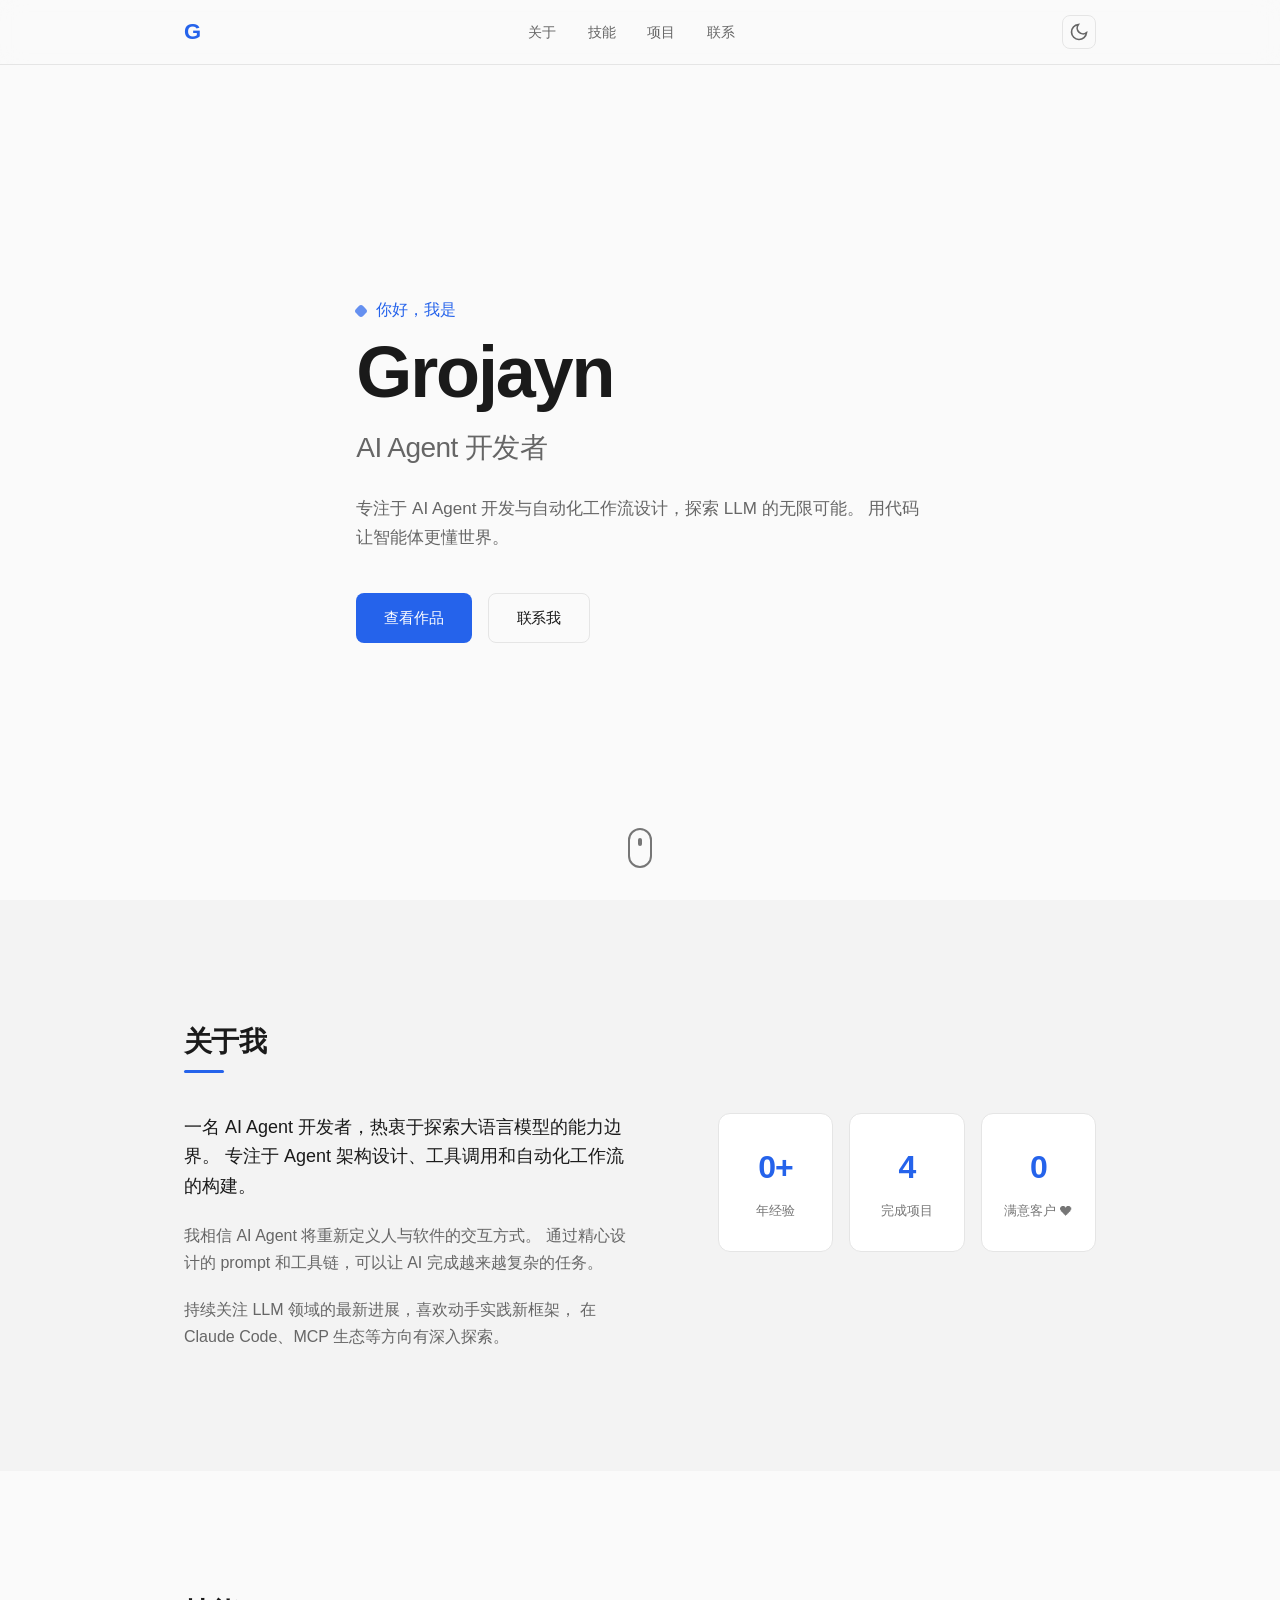
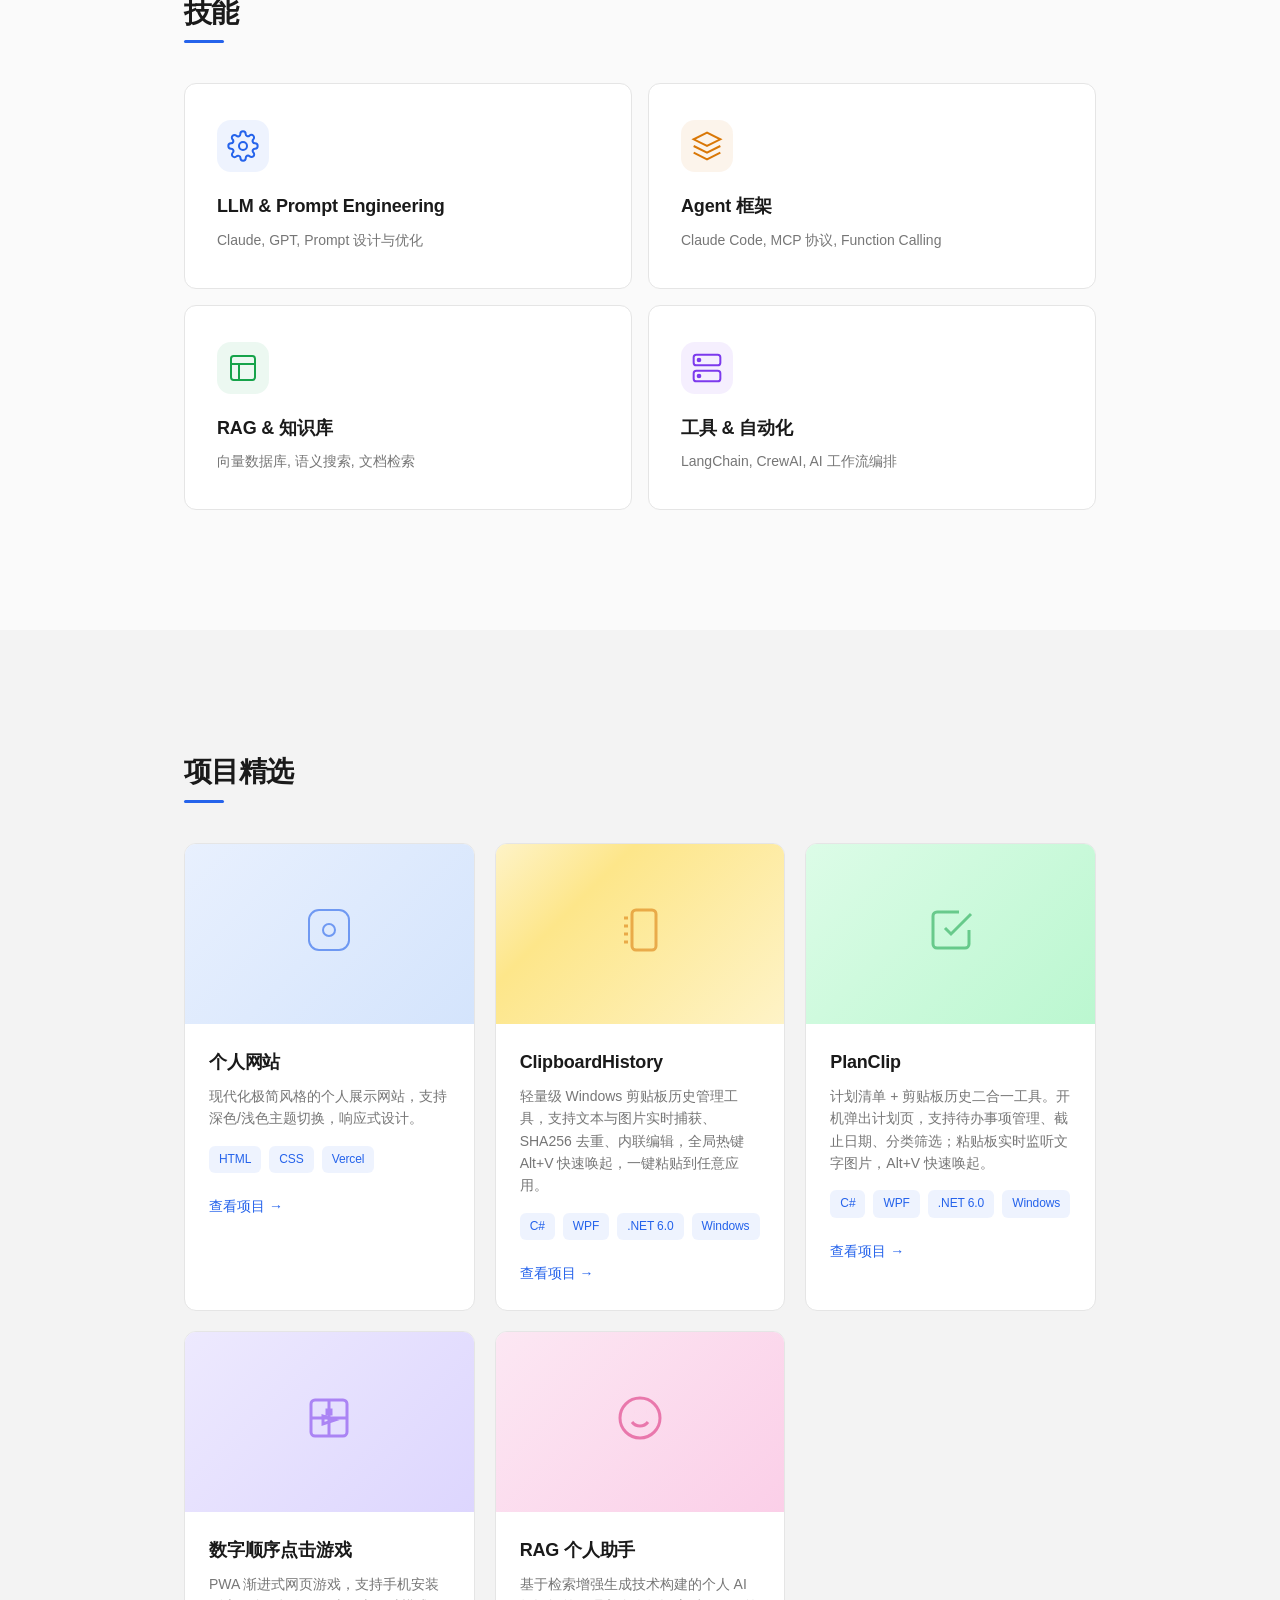
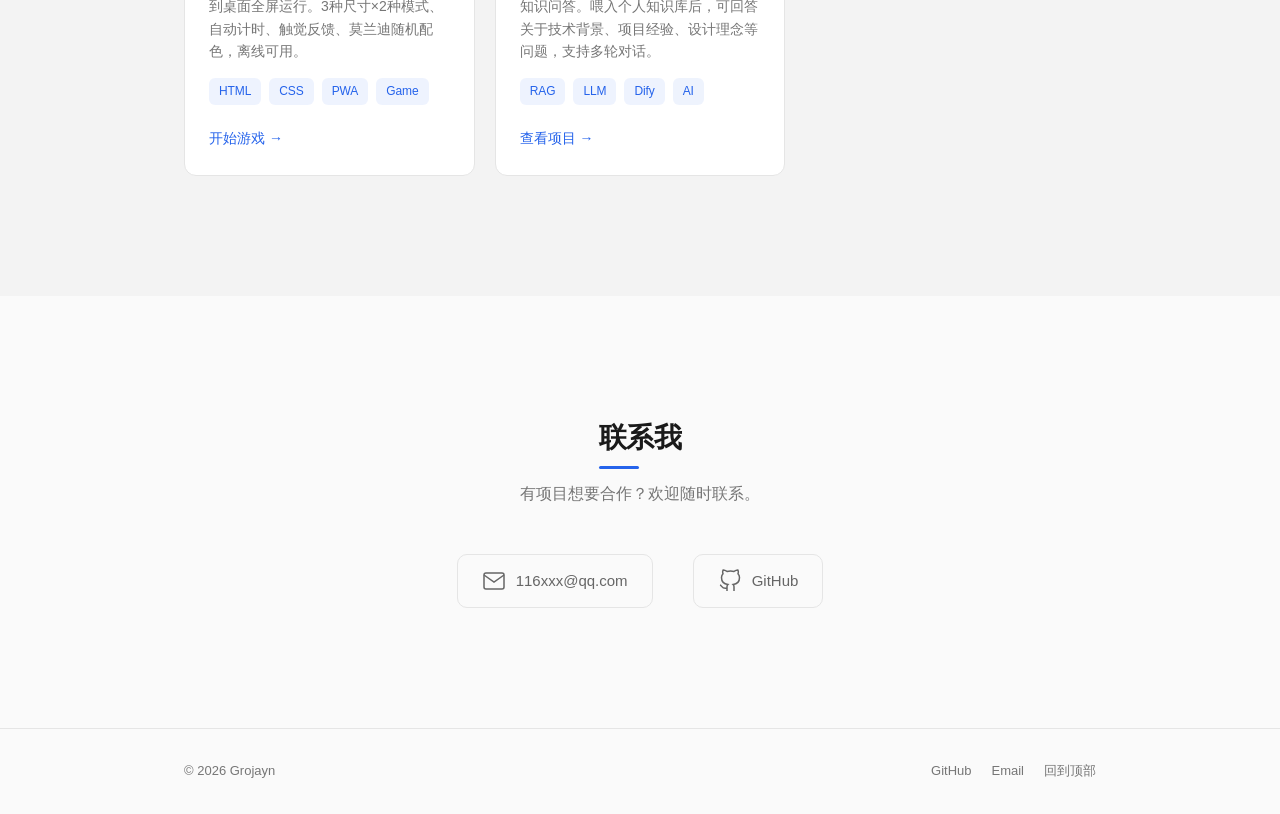
==== commit c7938560: "新增 RAG 个人助手 — 第五个项目，基于 Dify 的知识问答机器人 - 首页新增 RAG 助手项目卡片（粉色渐变） - 新建 rag-assistant.html 详情页，介绍 RAG 技术链路" ====
--- a/index.html
+++ b/index.html
@@ -197,6 +197,24 @@
               <a href="game/index.html" class="project-link">开始游戏 →</a>
             </div>
           </article>
+          <article class="project-card">
+            <div class="project-image" style="background: linear-gradient(135deg, #fce7f3 0%, #fbcfe8 100%);">
+              <div class="project-placeholder" style="color: #db2777; opacity: 0.55;">
+                <svg width="48" height="48" viewBox="0 0 24 24" fill="none" stroke="currentColor" stroke-width="1.5"><circle cx="12" cy="12" r="10"/><path d="M8 14s1.5 2 4 2 4-2 4-2"/><line x1="9" y1="9" x2="9.01" y2="9"/><line x1="15" y1="9" x2="15.01" y2="9"/></svg>
+              </div>
+            </div>
+            <div class="project-info">
+              <h3>RAG 个人助手</h3>
+              <p>基于检索增强生成技术构建的个人 AI 知识问答。喂入个人知识库后，可回答关于技术背景、项目经验、设计理念等问题，支持多轮对话。</p>
+              <div class="project-tags">
+                <span>RAG</span>
+                <span>LLM</span>
+                <span>Dify</span>
+                <span>AI</span>
+              </div>
+              <a href="rag-assistant.html" class="project-link">查看项目 →</a>
+            </div>
+          </article>
         </div>
       </div>
     </section>
@@ -233,5 +251,45 @@
   </footer>
 
   <script src="script.js"></script>
+
+  <!-- Dify Chatbot -->
+  <script>
+   window.difyChatbotConfig = {
+    token: '3CijxQpt768W5zv9',
+   }
+  </script>
+  <script src="https://udify.app/embed.min.js" id="3CijxQpt768W5zv9" defer></script>
+  <style>
+    #dify-chatbot-bubble-button {
+      background-color: #2563eb !important;
+      box-shadow: 0 4px 12px rgba(37,99,235,0.3) !important;
+    }
+    #dify-chatbot-bubble-button:hover {
+      background-color: #1d4ed8 !important;
+    }
+    #dify-chatbot-bubble-window {
+      width: 24rem !important;
+      height: 40rem !important;
+      border-radius: 12px !important;
+      box-shadow: 0 10px 30px rgba(0,0,0,0.08), 0 4px 8px rgba(0,0,0,0.04) !important;
+    }
+    #dify-chatbot-bubble-button,
+    #dify-chatbot-bubble-window {
+      position: fixed !important;
+      z-index: 9999 !important;
+    }
+    [class*="watermark"],
+    [class*="Watermark"],
+    [class*="powered"],
+    [class*="Powered"],
+    div:has(> a[href*="dify"]) {
+      display: none !important;
+    }
+    /* 如果上面不生效，试试这个 */
+    #dify-chatbot-bubble-window footer,
+    #dify-chatbot-bubble-window .css-1dbjc4n:last-child {
+      display: none !important;
+    }
+  </style>
 </body>
 </html>
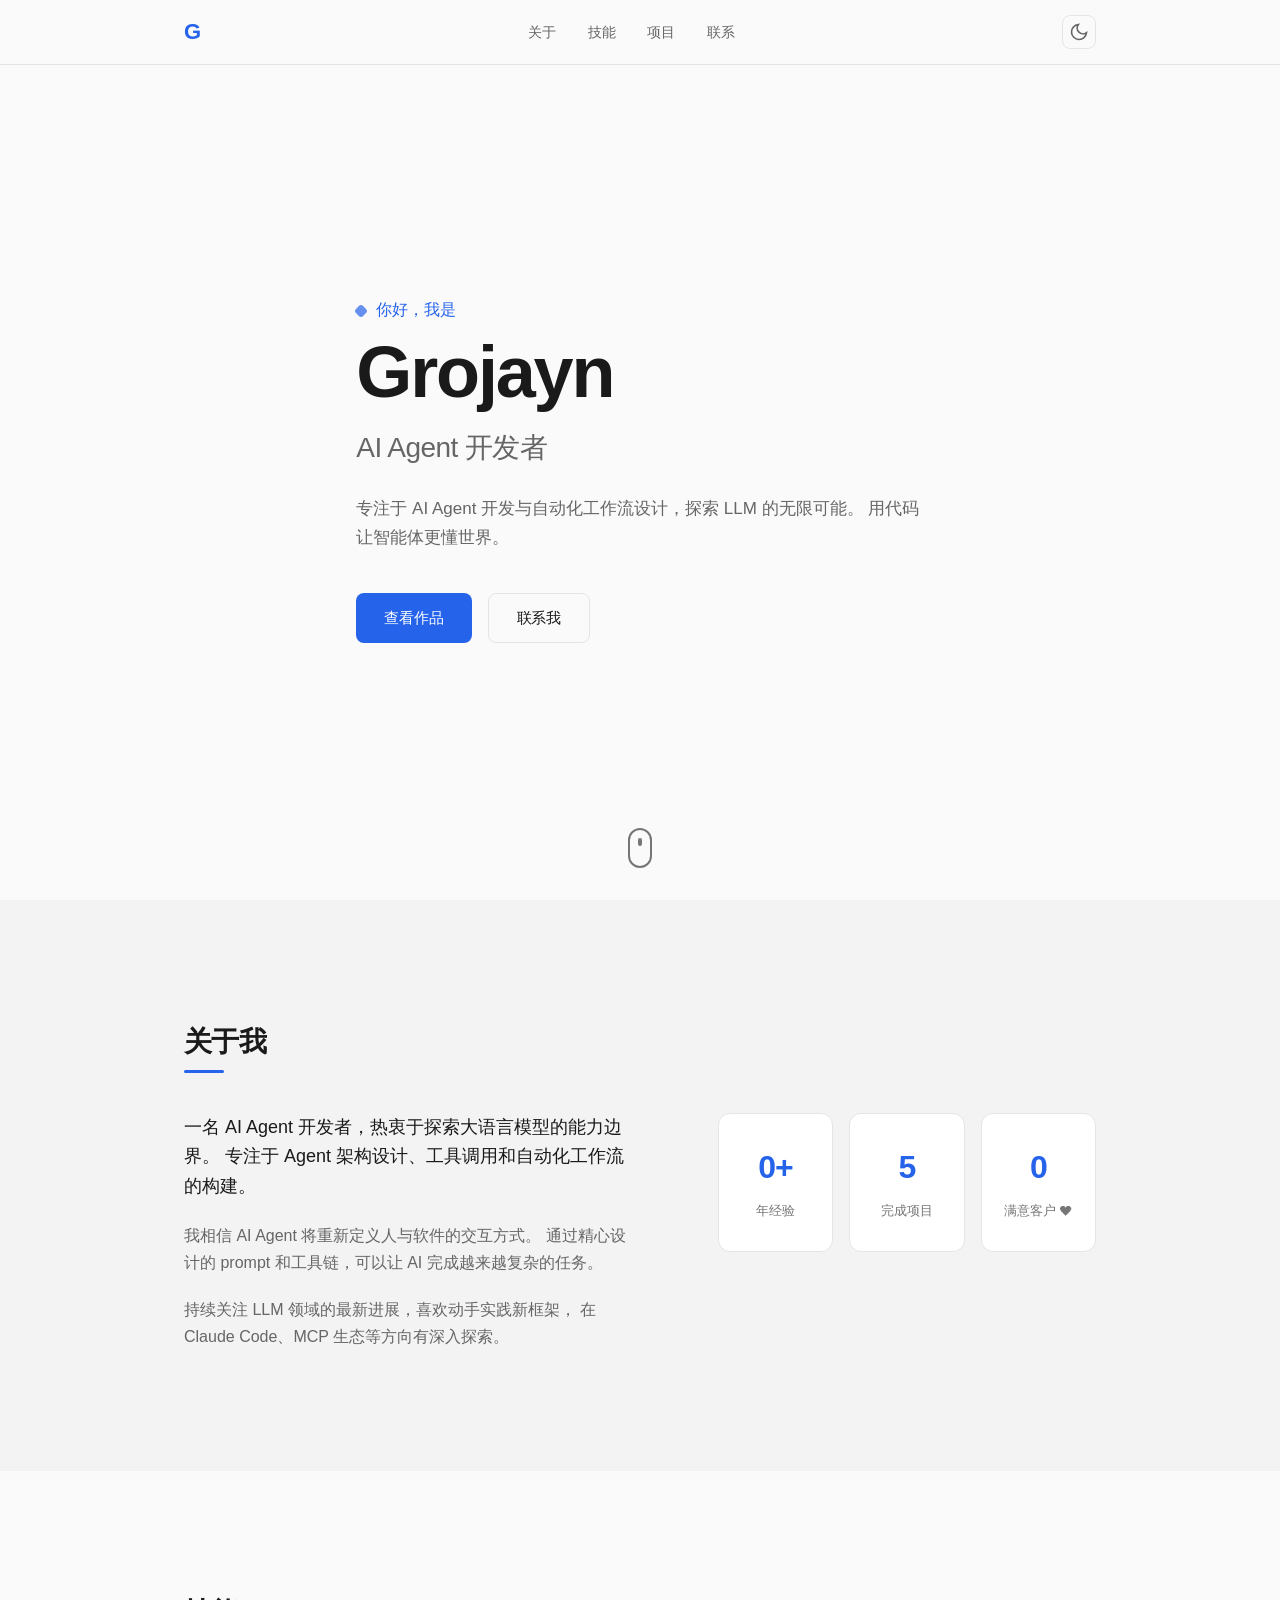
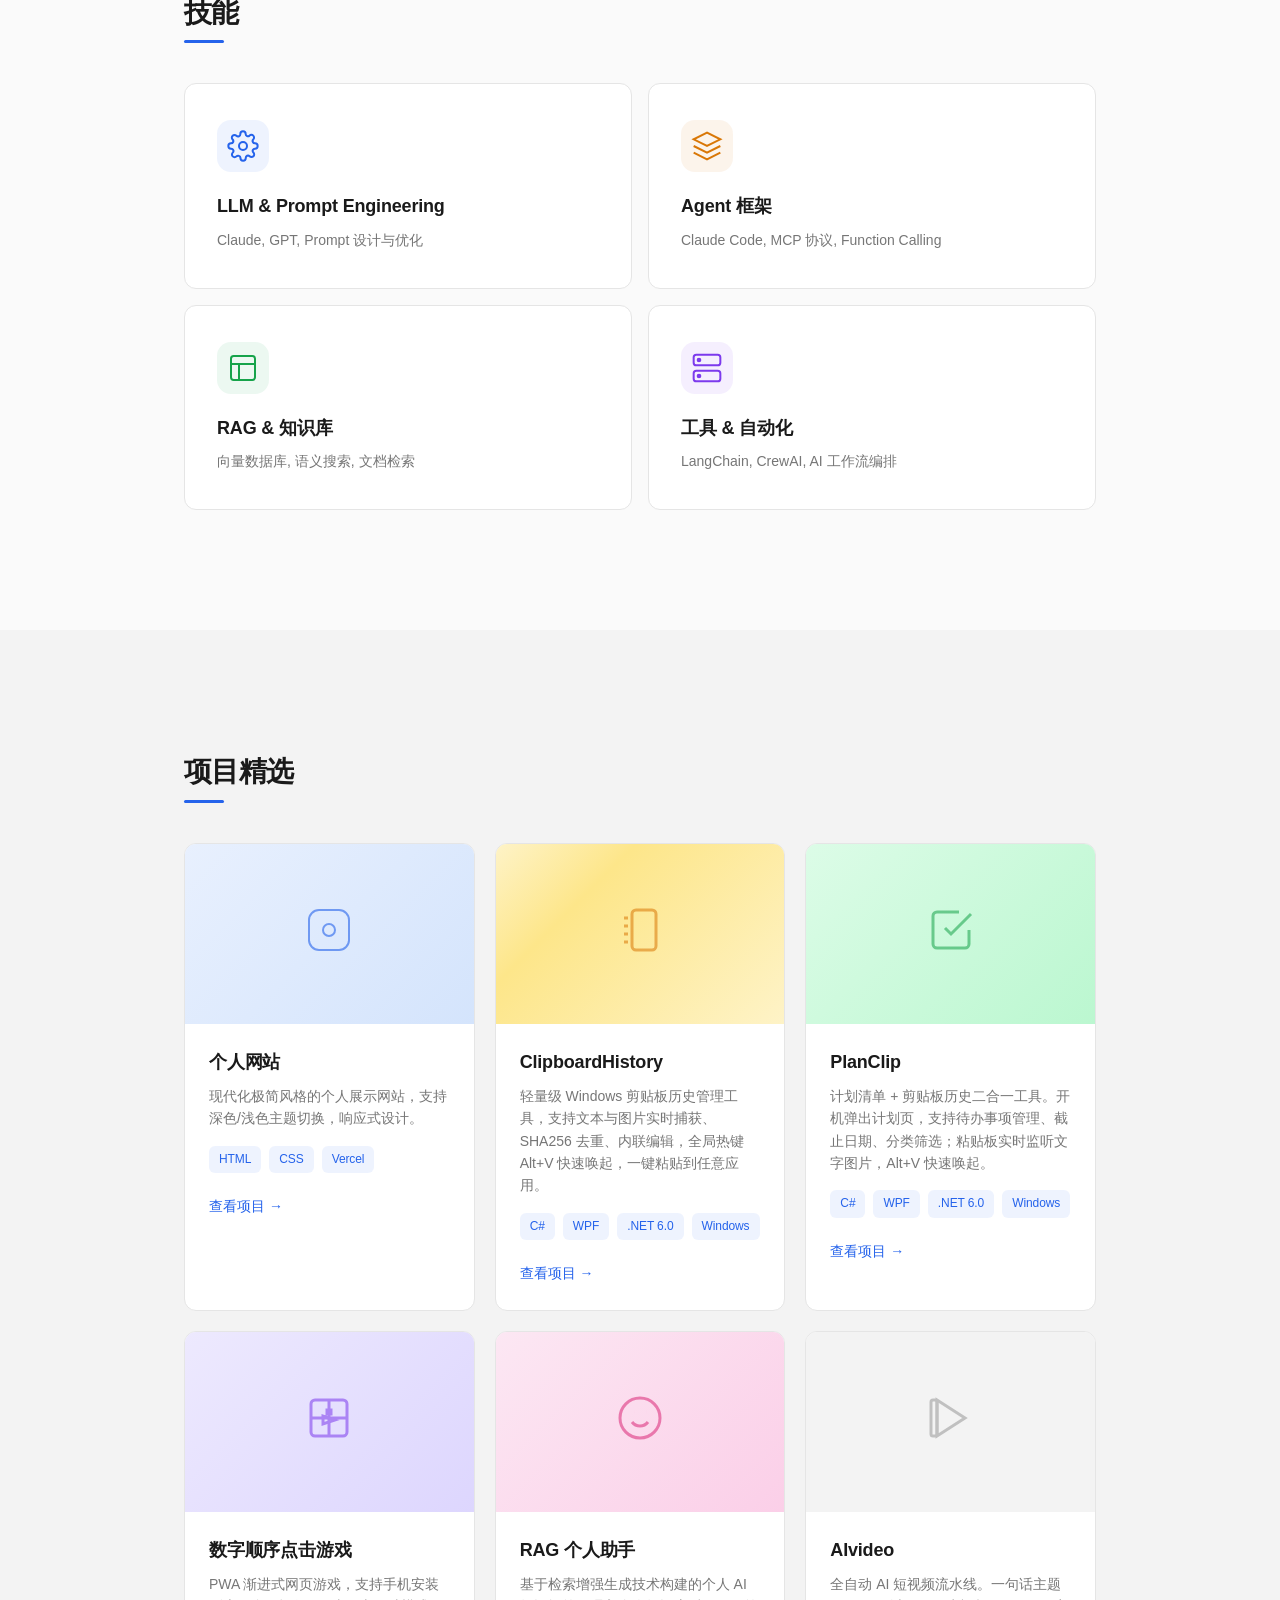
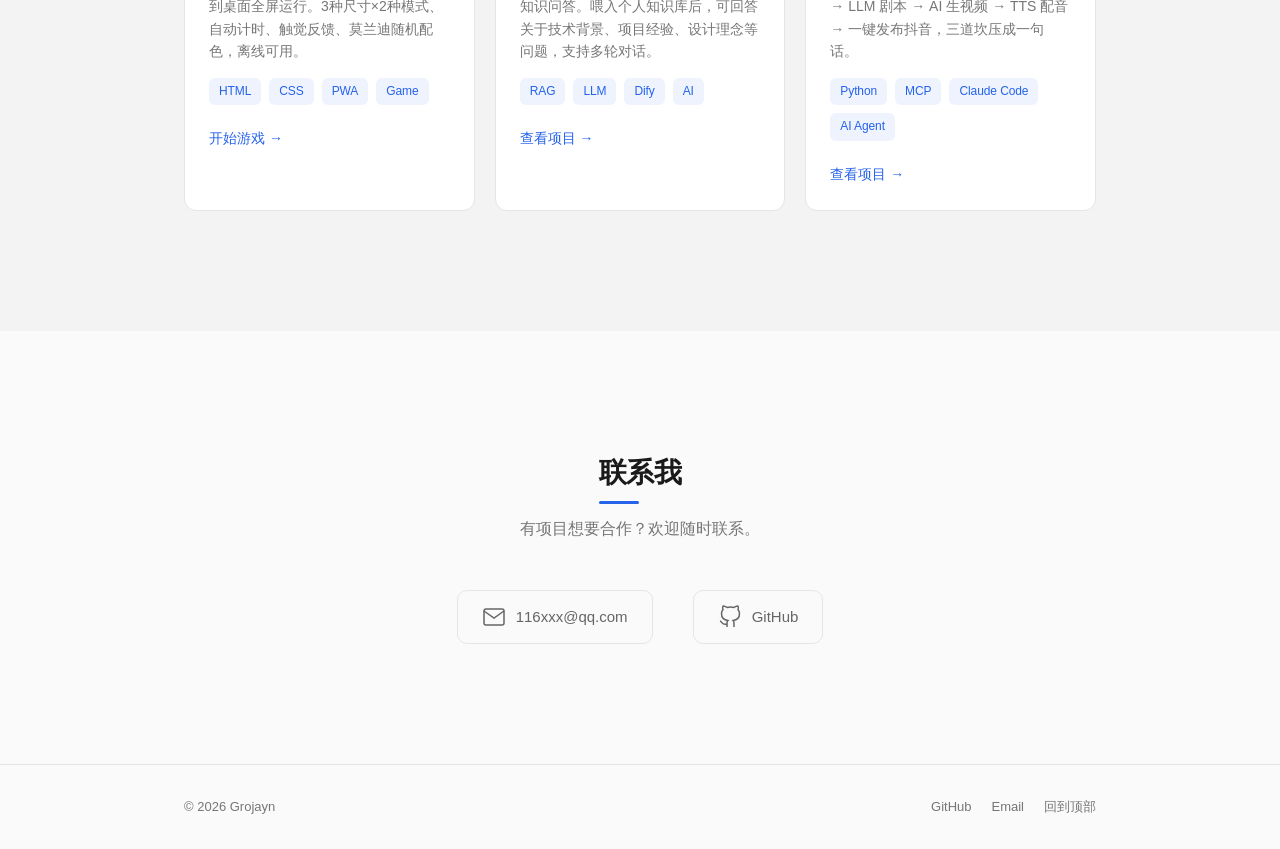
==== commit 2fc60443: "新增 AIvideo 项目页 — 全自动AI短视频流水线，一键发布抖音 Co-Authored-By: Claude Opus 4.7 <noreply@anthropic.com>" ====
--- a/index.html
+++ b/index.html
@@ -74,7 +74,7 @@
               <span class="stat-label">年经验</span>
             </div>
             <div class="stat">
-              <span class="stat-number">4</span>
+              <span class="stat-number">5</span>
               <span class="stat-label">完成项目</span>
             </div>
             <div class="stat stat-like" id="likeStat">
@@ -213,6 +213,24 @@
                 <span>AI</span>
               </div>
               <a href="rag-assistant.html" class="project-link">查看项目 →</a>
+            </div>
+          </article>
+          <article class="project-card">
+            <div class="project-image">
+              <div class="project-placeholder">
+                <svg width="48" height="48" viewBox="0 0 24 24" fill="none" stroke="currentColor" stroke-width="1.5"><polygon points="5,3 19,12 5,21"/><rect x="2" y="3" width="3" height="18" rx="1"/></svg>
+              </div>
+            </div>
+            <div class="project-info">
+              <h3>AIvideo</h3>
+              <p>全自动 AI 短视频流水线。一句话主题 → LLM 剧本 → AI 生视频 → TTS 配音 → 一键发布抖音，三道坎压成一句话。</p>
+              <div class="project-tags">
+                <span>Python</span>
+                <span>MCP</span>
+                <span>Claude Code</span>
+                <span>AI Agent</span>
+              </div>
+              <a href="aivideo.html" class="project-link">查看项目 →</a>
             </div>
           </article>
         </div>
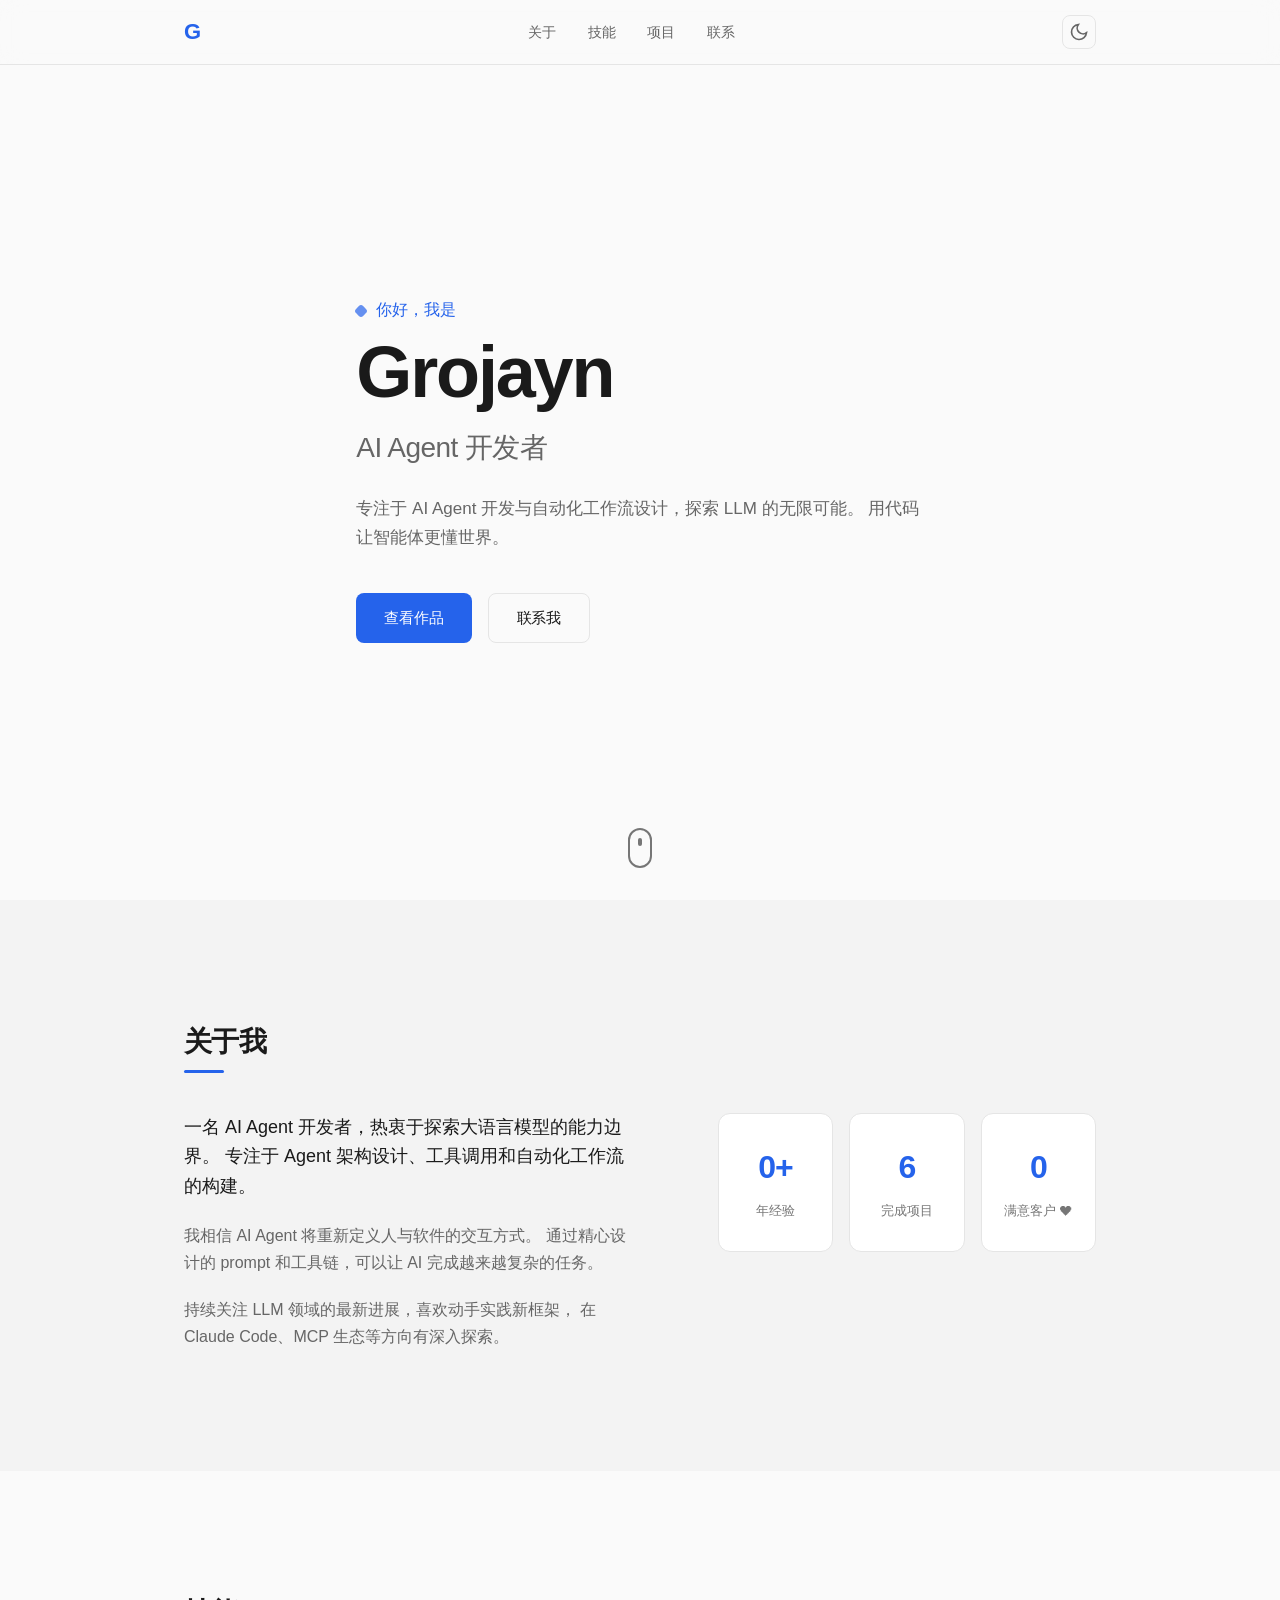
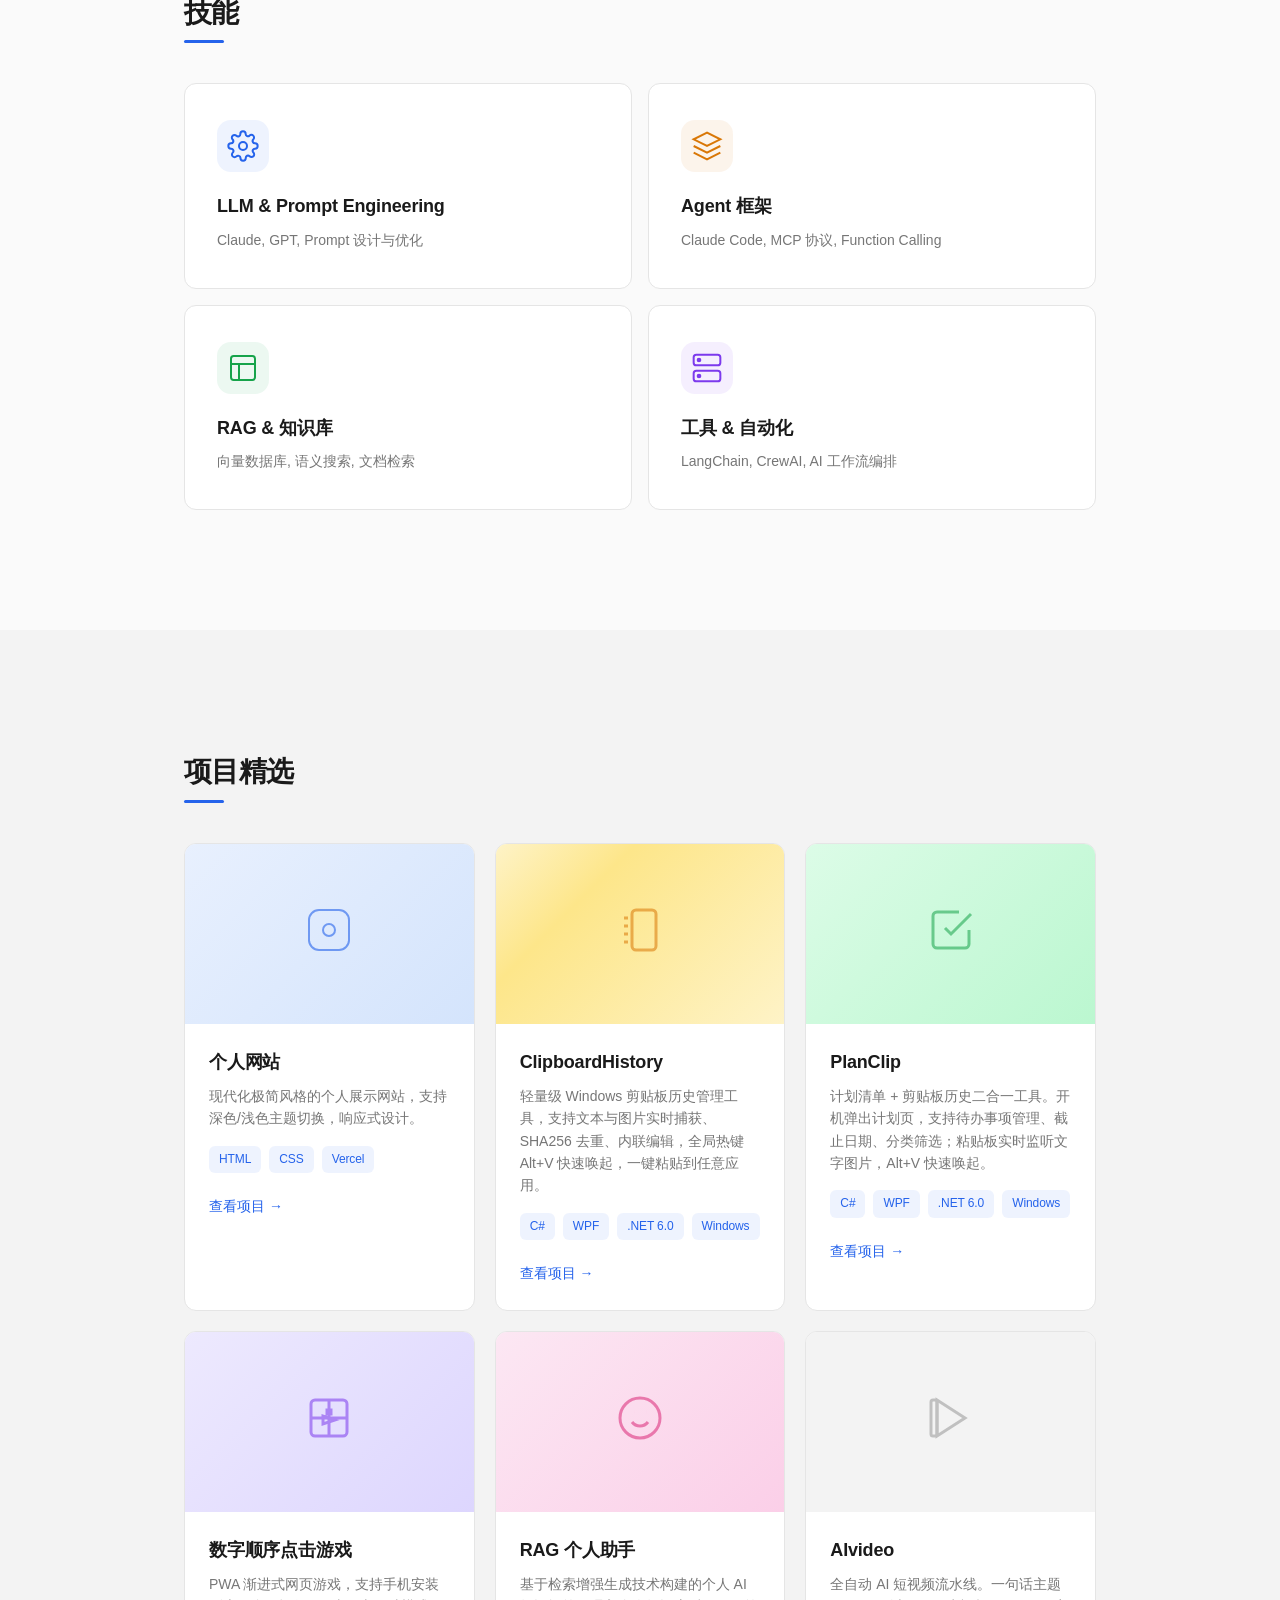
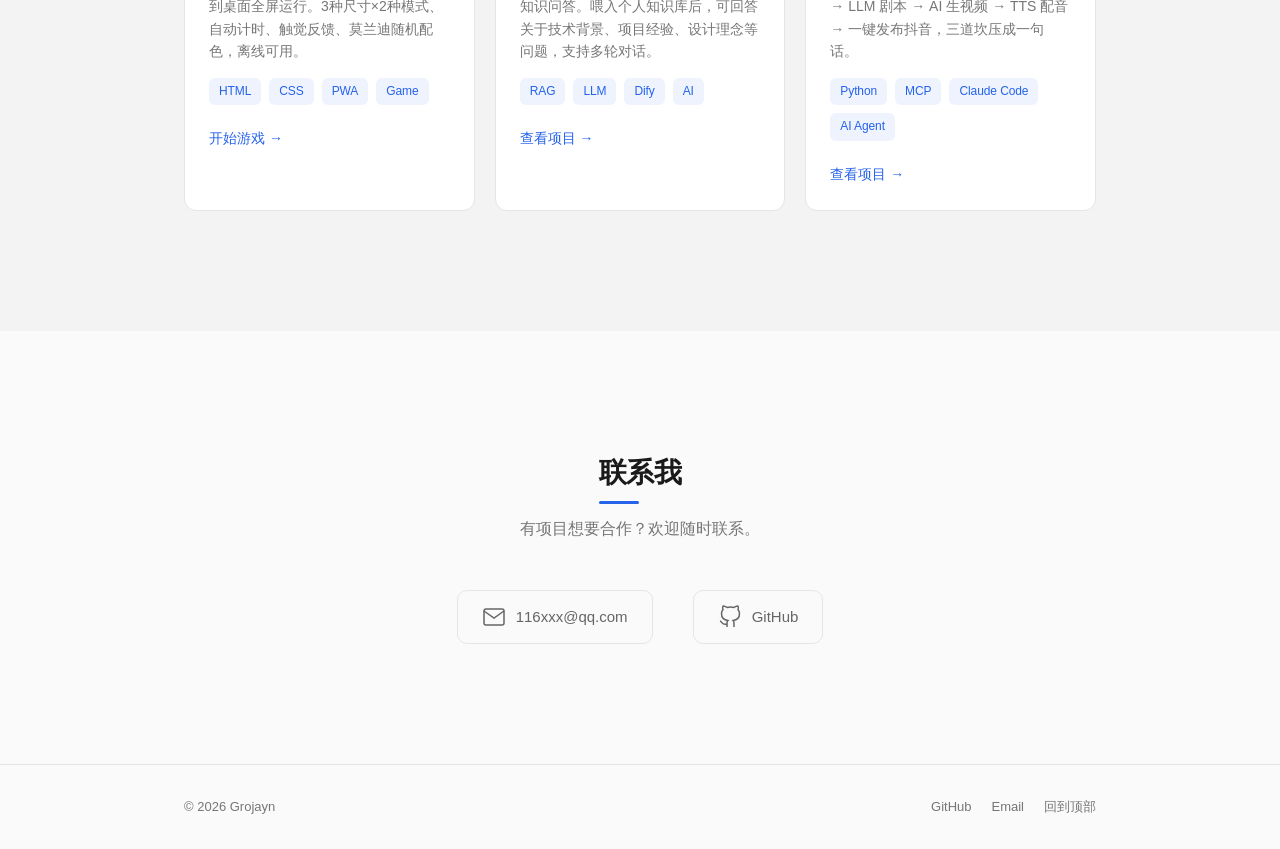
==== commit 7c69cc2a: "修正完成项目数 — 6个项目" ====
--- a/index.html
+++ b/index.html
@@ -74,7 +74,7 @@
               <span class="stat-label">年经验</span>
             </div>
             <div class="stat">
-              <span class="stat-number">5</span>
+              <span class="stat-number">6</span>
               <span class="stat-label">完成项目</span>
             </div>
             <div class="stat stat-like" id="likeStat">
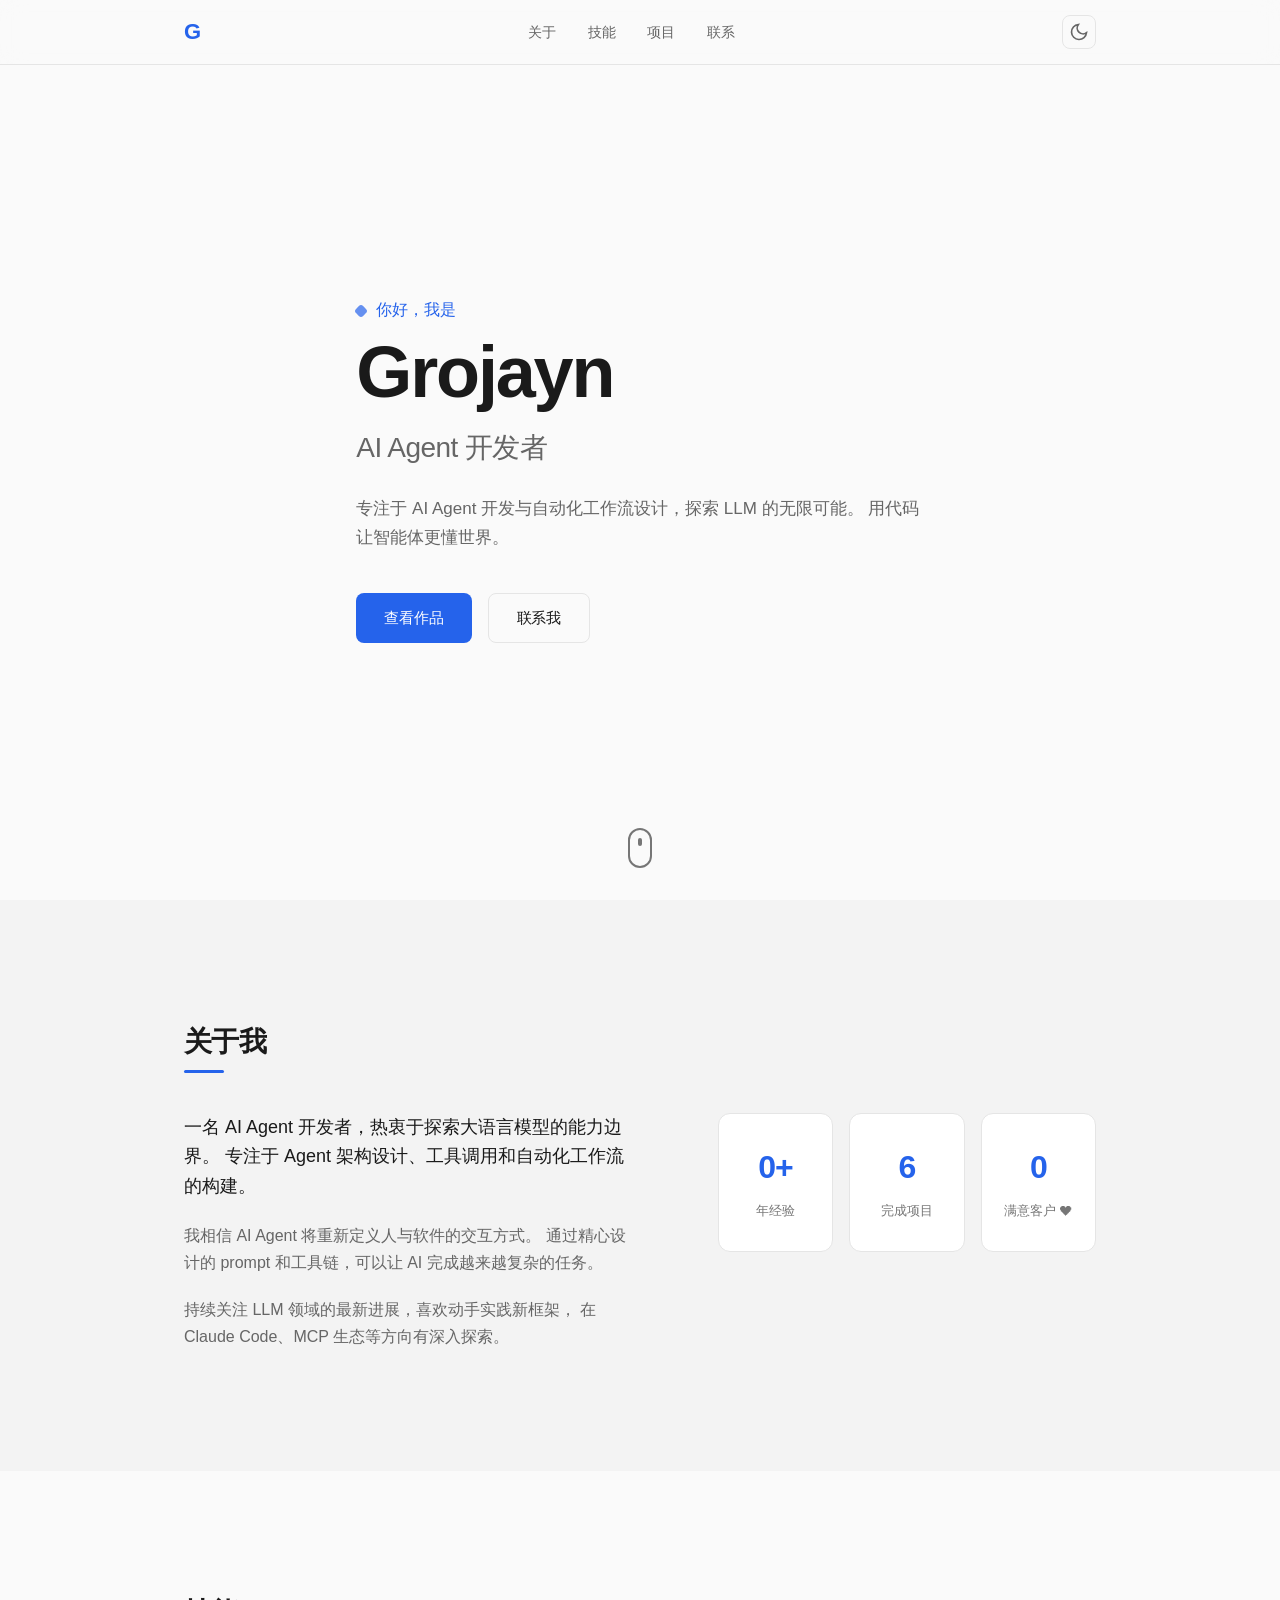
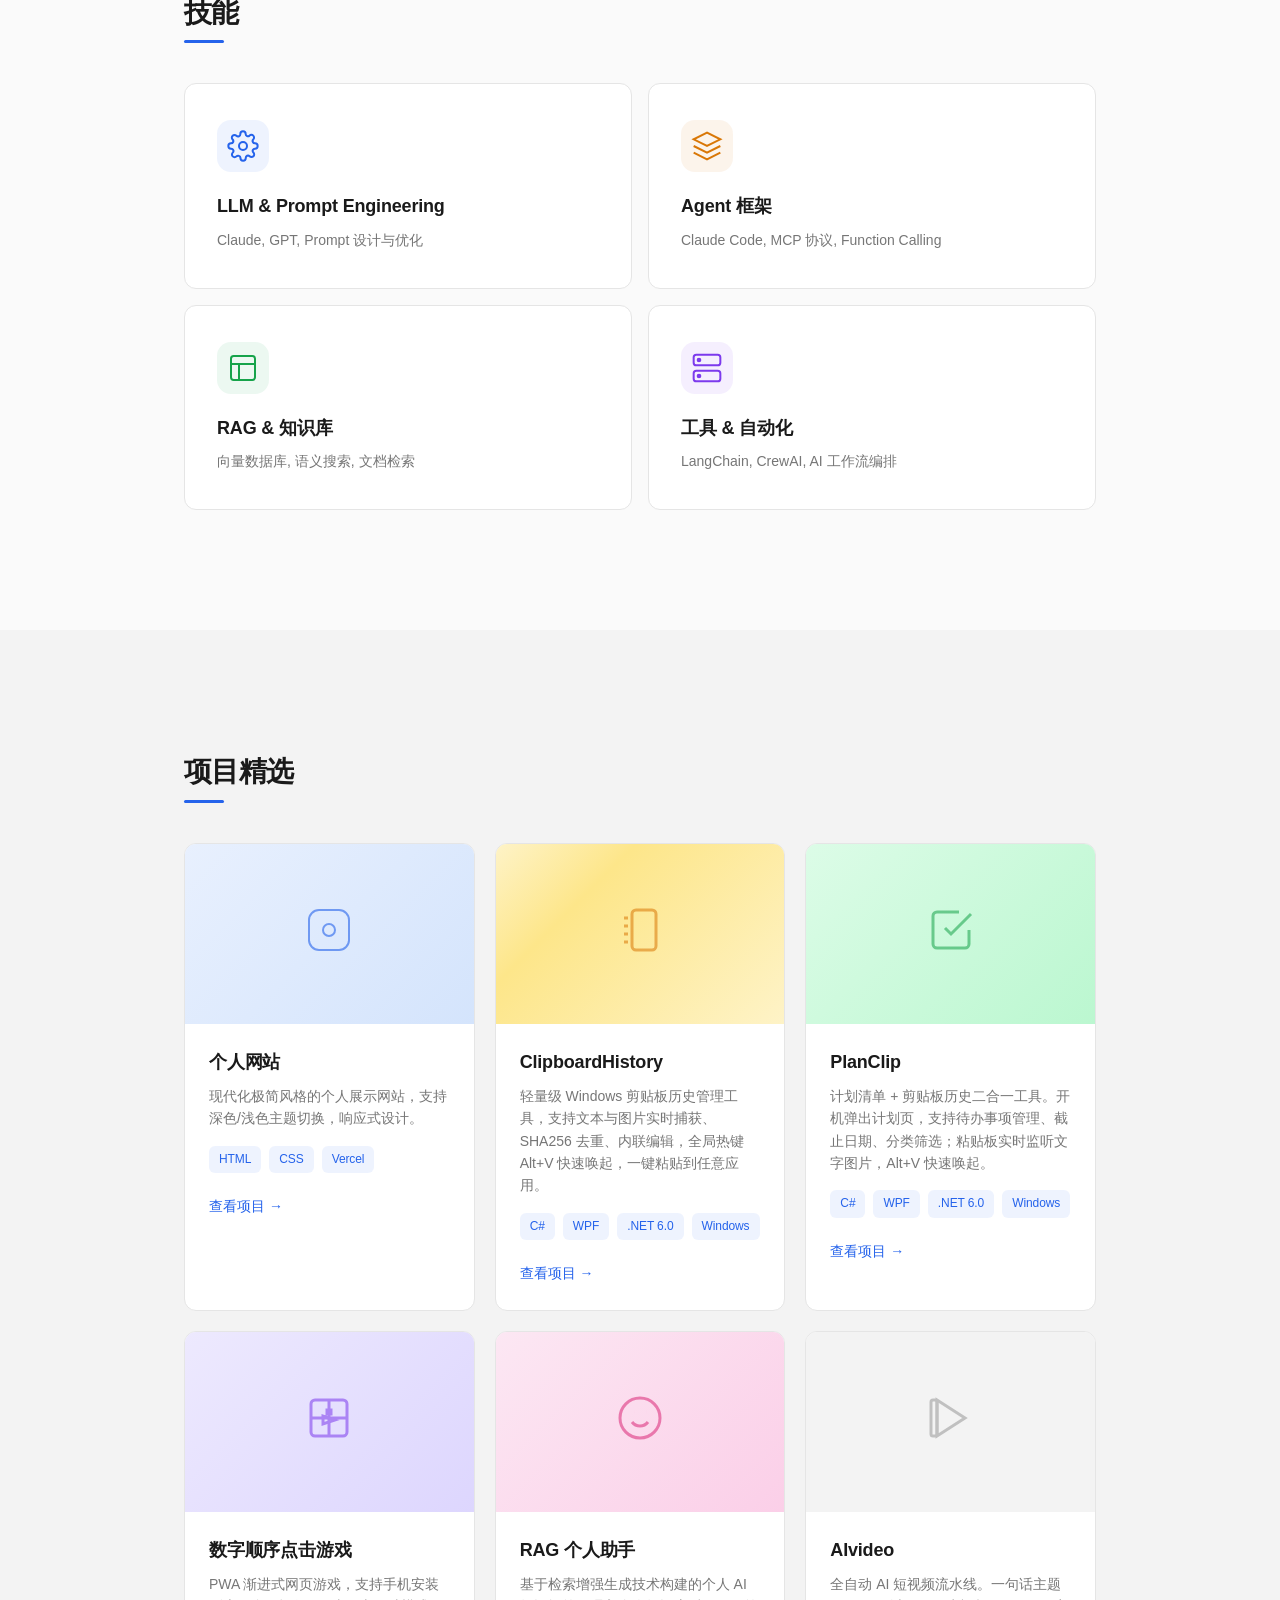
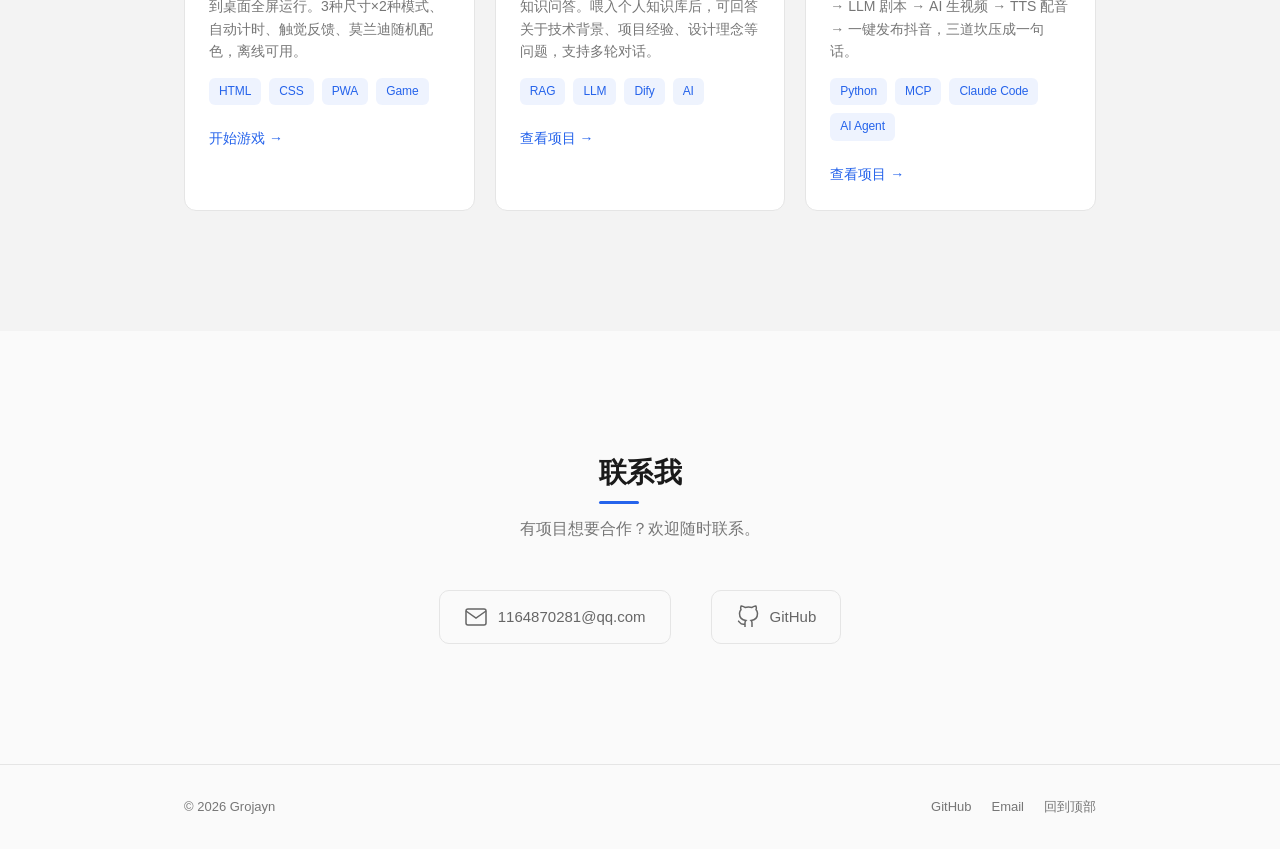
==== commit 70781b6b: "更新联系邮箱为 1164870281@qq.com" ====
--- a/index.html
+++ b/index.html
@@ -242,9 +242,9 @@
         <h2 class="section-title">联系我</h2>
         <p class="contact-subtitle">有项目想要合作？欢迎随时联系。</p>
         <div class="contact-links">
-          <a href="mailto:116xxx@qq.com" class="contact-item">
+          <a href="mailto:1164870281@qq.com" class="contact-item">
             <svg width="24" height="24" viewBox="0 0 24 24" fill="none" stroke="currentColor" stroke-width="1.5"><path d="M4 4h16c1.1 0 2 .9 2 2v12c0 1.1-.9 2-2 2H4c-1.1 0-2-.9-2-2V6c0-1.1.9-2 2-2z"/><polyline points="22,6 12,13 2,6"/></svg>
-            <span>116xxx@qq.com</span>
+            <span>1164870281@qq.com</span>
           </a>
           <a href="https://github.com/grojayn" target="_blank" rel="noopener" class="contact-item">
             <svg width="24" height="24" viewBox="0 0 24 24" fill="none" stroke="currentColor" stroke-width="1.5"><path d="M9 19c-5 1.5-5-2.5-7-3m14 6v-3.87a3.37 3.37 0 00-.94-2.61c3.14-.35 6.44-1.54 6.44-7A5.44 5.44 0 0020 4.77 5.07 5.07 0 0019.91 1S18.73.65 16 2.48a13.38 13.38 0 00-7 0C6.27.65 5.09 1 5.09 1A5.07 5.07 0 005 4.77a5.44 5.44 0 00-1.5 3.78c0 5.42 3.3 6.61 6.44 7A3.37 3.37 0 009 18.13V22"/></svg>
@@ -261,7 +261,7 @@
         <p class="footer-copy">&copy; 2026 Grojayn</p>
         <div class="footer-links">
           <a href="https://github.com/grojayn" target="_blank" rel="noopener">GitHub</a>
-          <a href="mailto:116xxx@qq.com">Email</a>
+          <a href="mailto:1164870281@qq.com">Email</a>
           <a href="#hero">回到顶部</a>
         </div>
       </div>
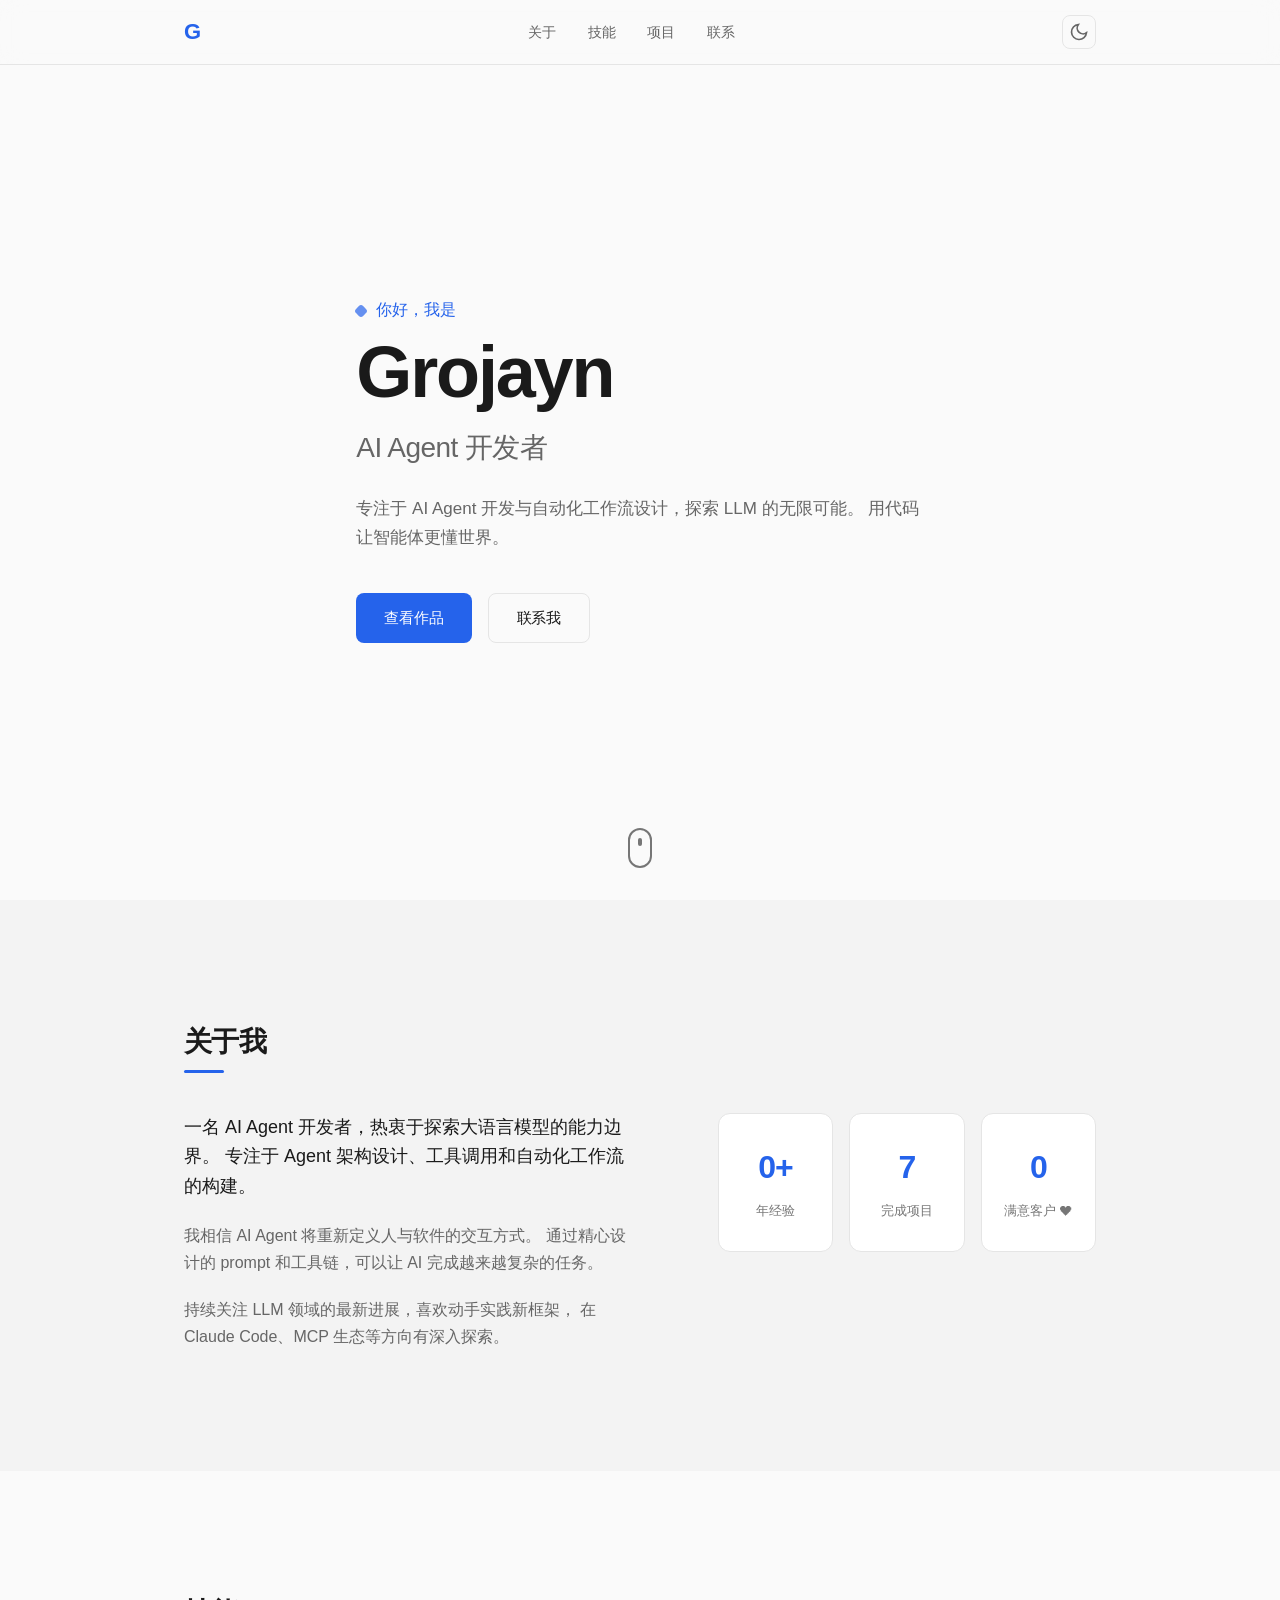
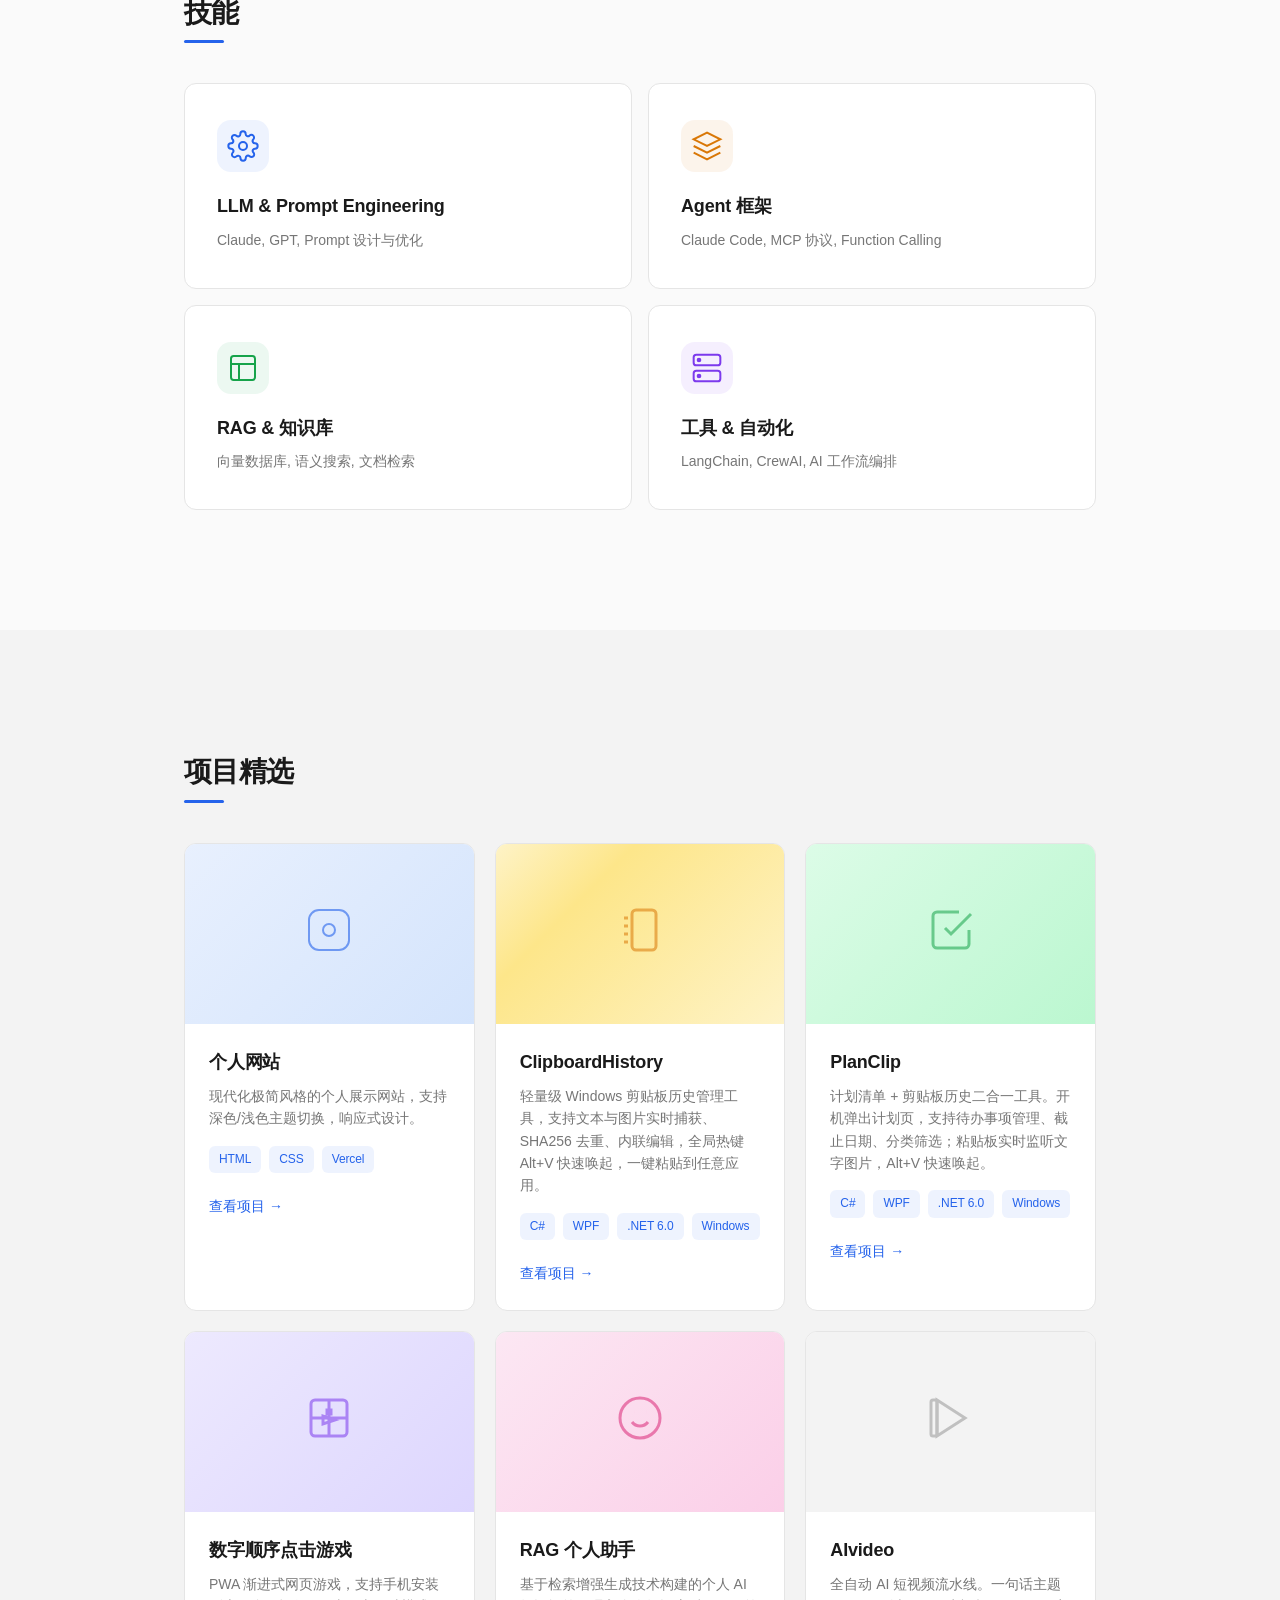
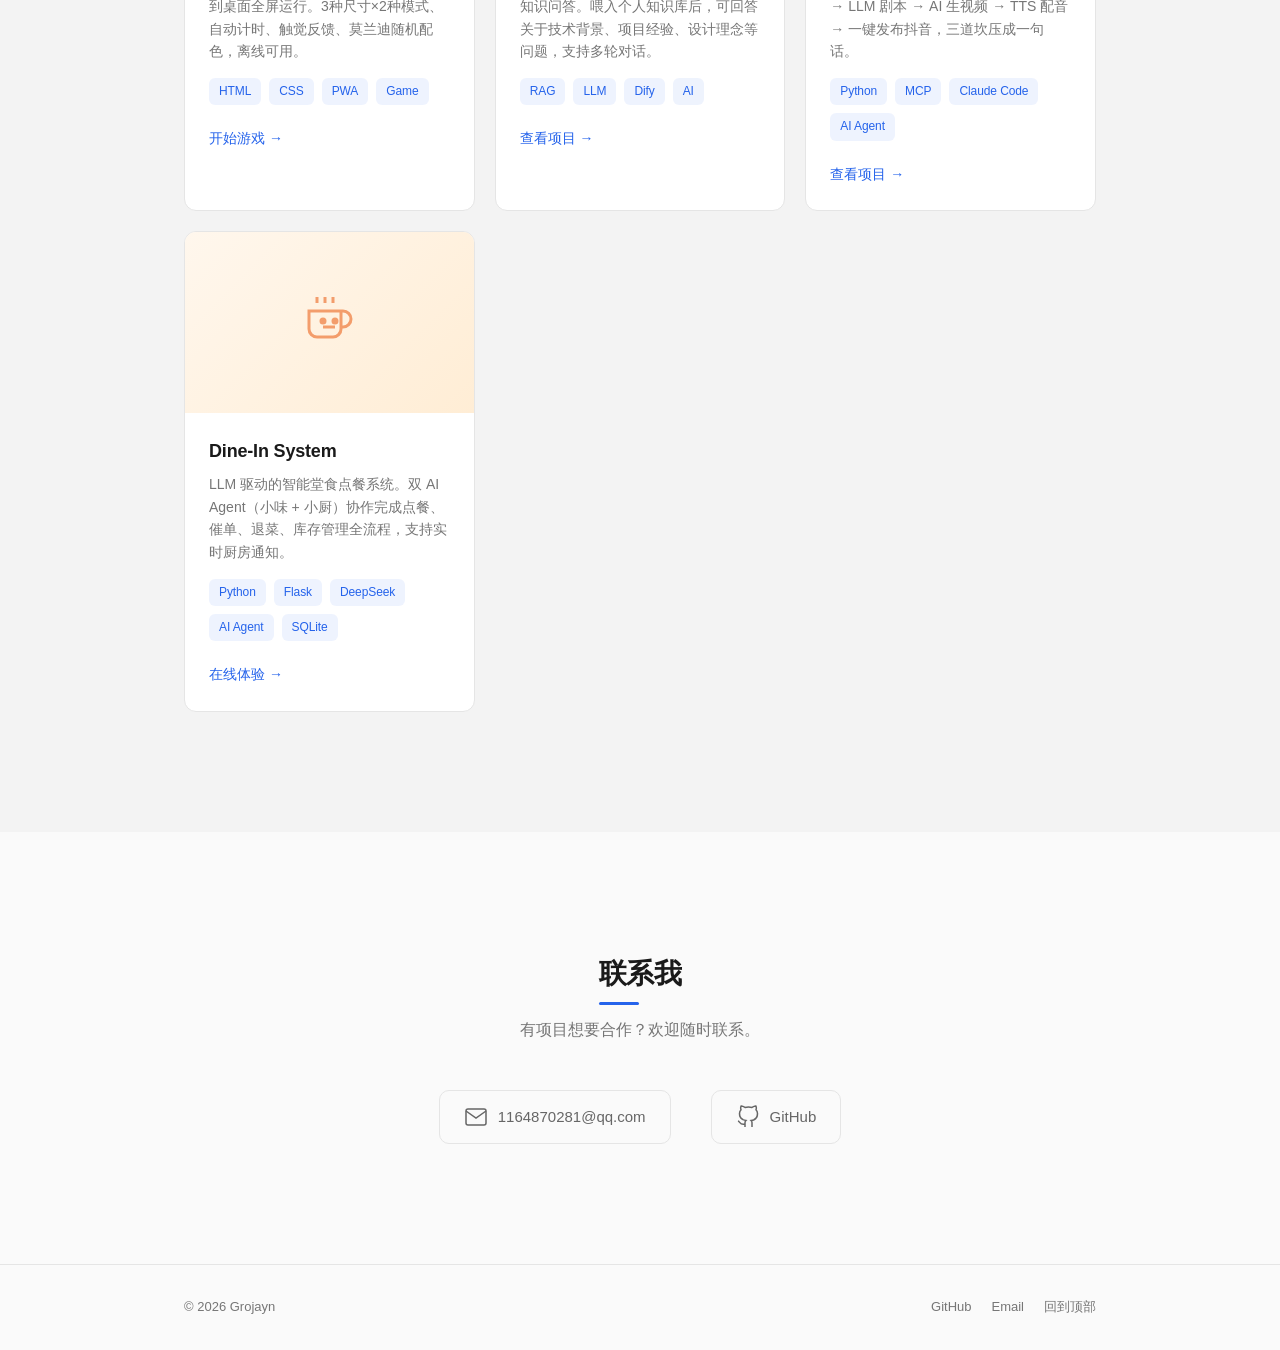
==== commit 2890a77e: "添加 Dine-In System 项目卡片 - 新增 Dine-In System 堂食点餐系统项目展示 - 更新完成项目数 6→7 - 忽略 .impeccable/ 目录  Co-Authore" ====
--- a/index.html
+++ b/index.html
@@ -74,7 +74,7 @@
               <span class="stat-label">年经验</span>
             </div>
             <div class="stat">
-              <span class="stat-number">6</span>
+              <span class="stat-number">7</span>
               <span class="stat-label">完成项目</span>
             </div>
             <div class="stat stat-like" id="likeStat">
@@ -231,6 +231,25 @@
                 <span>AI Agent</span>
               </div>
               <a href="aivideo.html" class="project-link">查看项目 →</a>
+            </div>
+          </article>
+          <article class="project-card">
+            <div class="project-image" style="background: linear-gradient(135deg, #fff7ed 0%, #ffedd5 100%);">
+              <div class="project-placeholder" style="color: #ea580c; opacity: 0.55;">
+                <svg width="48" height="48" viewBox="0 0 24 24" fill="none" stroke="currentColor" stroke-width="1.5"><path d="M18 8h1a4 4 0 010 8h-1M2 8h16v9a4 4 0 01-4 4H6a4 4 0 01-4-4V8zM6 1v3M10 1v3M14 1v3"/><circle cx="9" cy="13" r="1" fill="currentColor"/><circle cx="15" cy="13" r="1" fill="currentColor"/><path d="M9 16h6"/></svg>
+              </div>
+            </div>
+            <div class="project-info">
+              <h3>Dine-In System</h3>
+              <p>LLM 驱动的智能堂食点餐系统。双 AI Agent（小味 + 小厨）协作完成点餐、催单、退菜、库存管理全流程，支持实时厨房通知。</p>
+              <div class="project-tags">
+                <span>Python</span>
+                <span>Flask</span>
+                <span>DeepSeek</span>
+                <span>AI Agent</span>
+                <span>SQLite</span>
+              </div>
+              <a href="https://dine-in-system-production.up.railway.app" target="_blank" rel="noopener" class="project-link">在线体验 →</a>
             </div>
           </article>
         </div>
